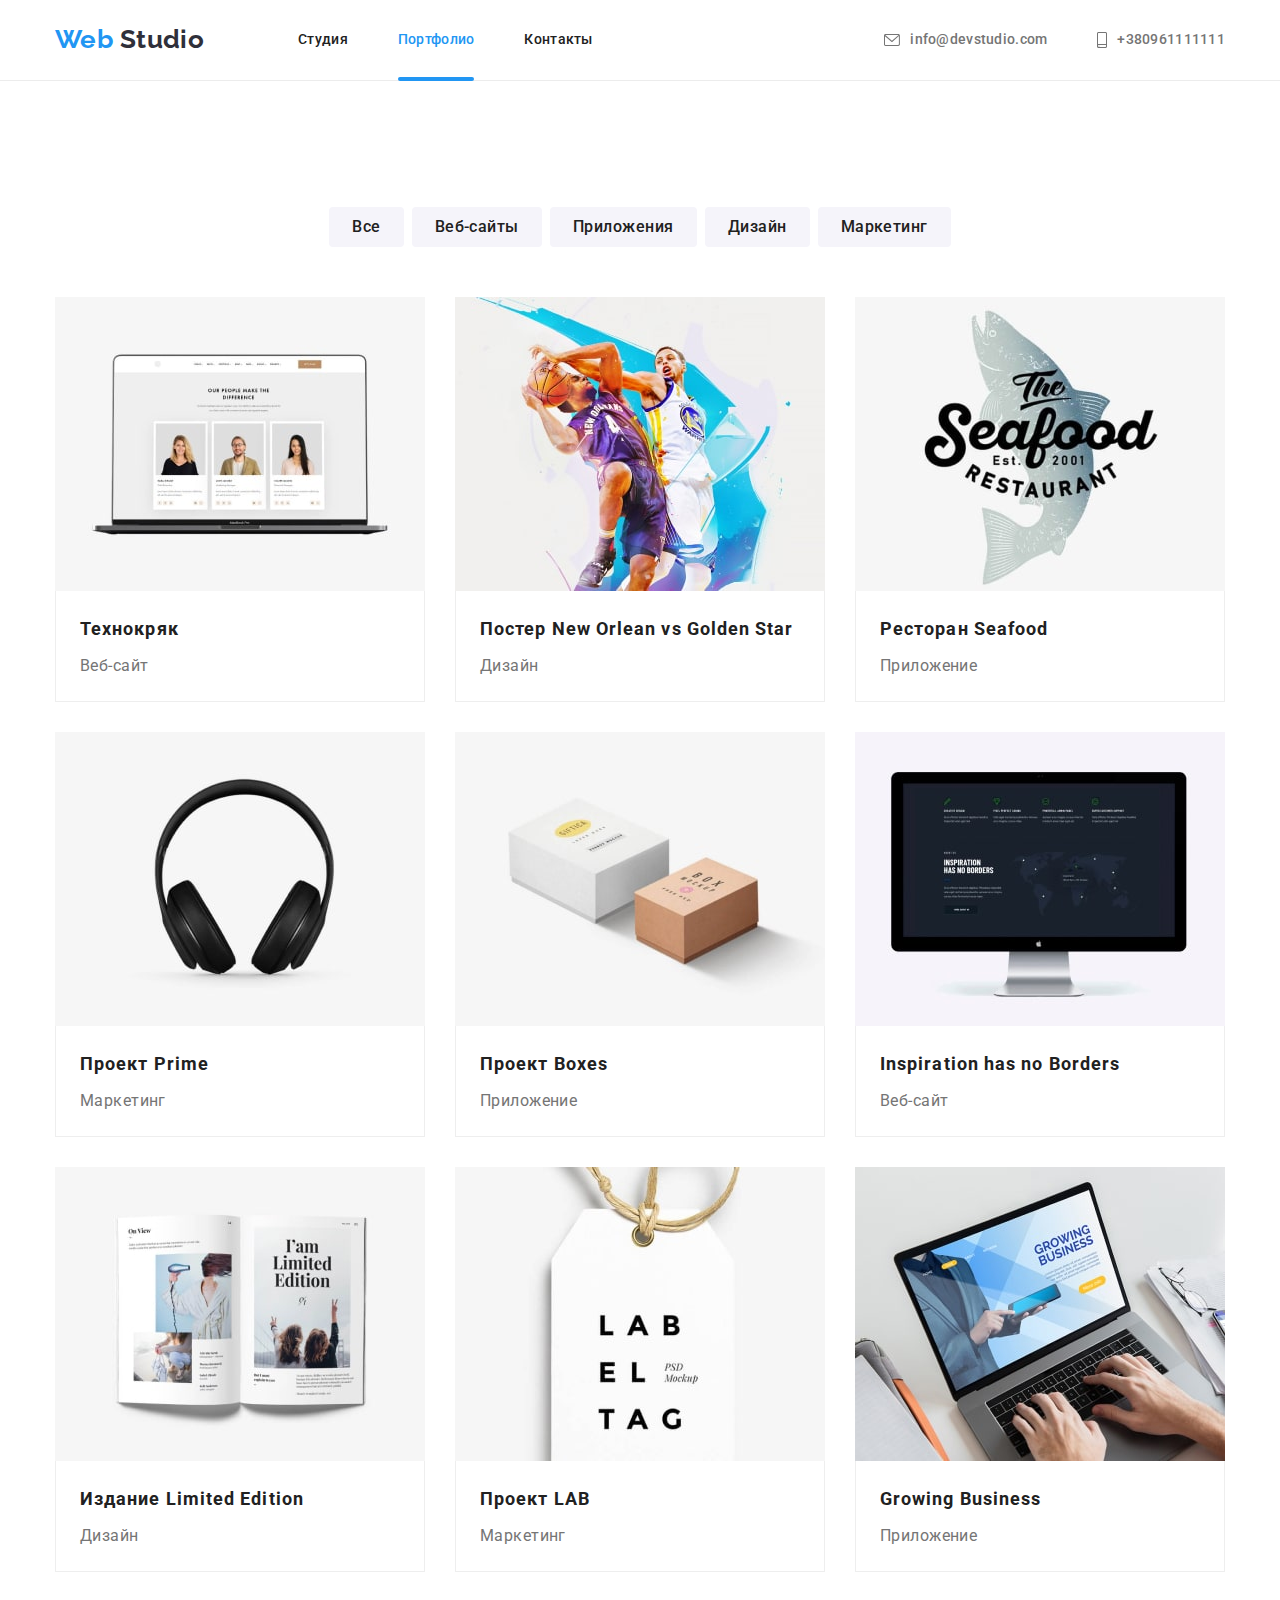
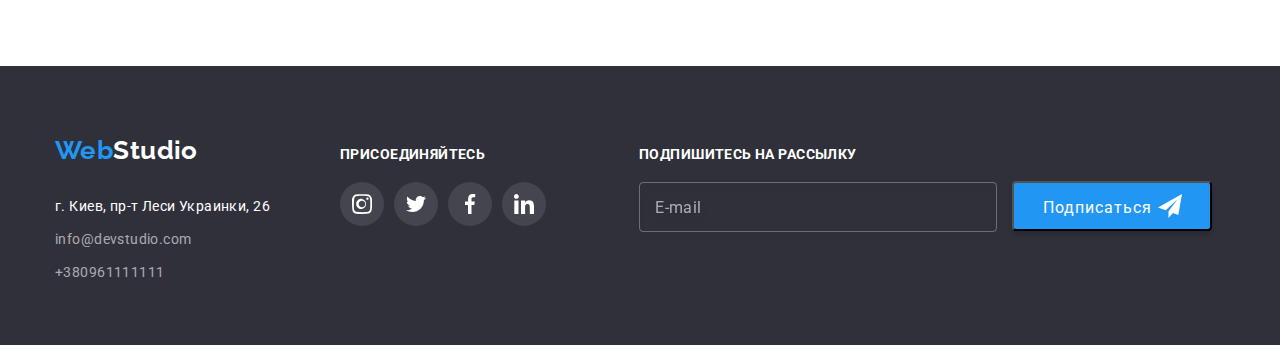
==== portfolio.html @ 17b985ec "Initial commit" ====
<!DOCTYPE html>
<html lang="ru">
<head>
  <meta charset="UTF-8">
  <meta http-equiv="X-UA-Compatible" content="IE=edge">
  <meta name="viewport" content="width=device-width, initial-scale=1.0">
  <title>Портфолио</title>
  <link rel="preconnect" href="https://fonts.googleapis.com">
  <link rel="preconnect" href="https://fonts.gstatic.com" crossorigin>
  <link href="https://fonts.googleapis.com/css2?family=Raleway:wght@700&family=Roboto:wght@400;500;700;900&display=swap" rel="stylesheet">
  <link rel="stylesheet" href="https://cdnjs.cloudflare.com/ajax/libs/modern-normalize/1.1.0/modern-normalize.min.css">
  <link rel="stylesheet" href="./css/style.css">
</head>
<body>
  <header class="header">
    <div class="container">
      <nav class="nav">
        <a class="logohead" href="/">
          <span class="webhead">Web</span>
          <span class="studiohead">Studio</span>
        </a>
        <ul class="main-navigation">
          <li class="nav-list">
            <a class="nav-item" href="./index.html">Студия</a>
          </li>
          <li class="nav-list">
            <a class="nav-item current" href="./portfolio.html">Портфолио</a></li>
          <li class="nav-list"><a class="nav-item" href="">Контакты</a></li>
        </ul>
      </nav>
      <ul class="main-contacts">
        <li class="contacts-list">
          <a class="contacts-item" href="mailto:info@devstudio.com">
            <svg class="mail-icon">
              <use href="./images/icons.svg#icon-mail"></use>
            </svg>info@devstudio.com
          </a>
        </li>
        <li class="contacts-list">
          <a class="contacts-item" href="tel:+380961111111">
            <svg class="phone-icon">
              <use href="./images/icons.svg#icon-phone"></use>
            </svg>+380961111111
          </a>
        </li>
      </ul>
    </div>
  </header>
  <main>
    <section class="section main-content">
      <div class="container">
        <h1 class="tittle-port">фильтр страницы портфолио</h1>
        <ul class="btn-list">
          <li class="btn-item" ><button class="btonu" type="button">Все</button></li>
          <li class="btn-item" ><button class="btonu" type="button">Веб-сайты</button></li>
          <li class="btn-item" ><button class="btonu" type="button">Приложения</button></li>
          <li class="btn-item" ><button class="btonu" type="button">Дизайн</button></li>
          <li class="btn-item" ><button class="btonu" type="button">Маркетинг</button></li>
        </ul>
        <h2 hidden>контент</h2>
        <ul class="content-list">
          <li class="content-items">
            <a class="content-links" href="">
              <div class="content-thumb">
                <img class="content-img" src="./images/list-a-min.jpg" alt="фото ноутбука" width="370" height="294">
                <div class="content-txt-thumb">
                  <p class="content-txt">Ресурс предлагает комплексные предложения с разным уровнем функционала и сервисов. Все это позволит посетителю получить исчерпывающие сведения о компании или частном лице.</p>
                </div>
              </div>
              <div class="content-border">
                <h3 class="content-tittle">Технокряк</h3>
                <p class="content-text">Веб-сайт</p>
              </div>
            </a>
          </li>
          <li class="content-items">
            <a class="content-links" href="">
              <div class="content-thumb">
                <img class="content-img" src="./images/list-b-min.jpg" alt="фото постера" width="370" height="294">
                <div class="content-txt-thumb">
                  <p class="content-txt">Ресурс предлагает комплексные предложения с разным уровнем функционала и сервисов. Все это
                  позволит посетителю получить исчерпывающие сведения о компании или частном лице.</p>
                </div>
              </div>
              <div class="content-border">
                <h3 class="content-tittle">Постер New Orlean vs Golden Star</h3>
                <p class="content-text">Дизайн</p>
              </div>
            </a>
          </li>
          <li class="content-items">
            <a class="content-links" href="">
              <div class="content-thumb">
                <img class="content-img" src="./images/list-c-min.jpg" alt="фото ресторана" width="370" height="294">
                <div class="content-txt-thumb">
                  <p class="content-txt">Ресурс предлагает комплексные предложения с разным уровнем функционала и сервисов. Все это позволит посетителю получить исчерпывающие сведения о компании или частном лице.</p>
                </div>
              </div>
              <div class="content-border">
                <h3 class="content-tittle">Ресторан Seafood</h3>
                <p class="content-text">Приложение</p>
              </div>
            </a>
          </li>
          <li class="content-items">
            <a class="content-links" href="">
              <div class="content-thumb">
                <img class="content-img" src="./images/list-d-min.jpg" alt="фото наушников" width="370" height="294">
                <div class="content-txt-thumb">
                  <p class="content-txt">Ресурс предлагает комплексные предложения с разным уровнем функционала и сервисов. Все это позволит посетителю получить исчерпывающие сведения о компании или частном лице.</p>
                </div>
              </div>
              <div class="content-border">
                <h3 class="content-tittle">Проект Prime</h3>
                <p class="content-text">Маркетинг</p>
              </div>
            </a>
          </li>
          <li class="content-items">
            <a class="content-links" href="">
              <div class="content-thumb">
                <img class="content-img" src="./images/list-e-min.jpg" alt="фото коробок" width="370" height="294">
                <div class="content-txt-thumb">
                  <p class="content-txt">Ресурс предлагает комплексные предложения с разным уровнем функционала и сервисов. Все это позволит посетителю получить исчерпывающие сведения о компании или частном лице.</p>
                </div>
              </div>
              <div class="content-border">
                <h3 class="content-tittle">Проект Boxes</h3>
                <p class="content-text">Приложение</p>
              </div>
            </a>
          </li>
          <li class="content-items">
            <a class="content-links" href="">
              <div class="content-thumb">
                <img class="content-img" src="./images/list-f-min.jpg" alt="фото монитора" width="370" height="294">
                <div class="content-txt-thumb">
                  <p class="content-txt">Ресурс предлагает комплексные предложения с разным уровнем функционала и сервисов. Все это позволит посетителю получить исчерпывающие сведения о компании или частном лице.</p>
                </div>
              </div>
              <div class="content-border">
                <h3 class="content-tittle">Inspiration has no Borders</h3>
                <p class="content-text">Веб-сайт</p>
              </div>
            </a>
          </li>
          <li class="content-items">
            <a class="content-links" href="">
              <div class="content-thumb">
                <img class="content-img" src="./images/list-g-min.jpg" alt="фото книги" width="370" height="294">
                <div class="content-txt-thumb">
                  <p class="content-txt">Ресурс предлагает комплексные предложения с разным уровнем функционала и сервисов. Все это позволит посетителю получить исчерпывающие сведения о компании или частном лице.</p>
                </div>
              </div>
              <div class="content-border">
                <h3 class="content-tittle">Издание Limited Edition</h3>
                <p class="content-text">Дизайн</p>
              </div>
            </a>
          </li>
          <li class="content-items">
            <a class="content-links" href="">
              <div class="content-thumb">
                <img class="content-img" src="./images/list-h-min.jpg" alt="фото проекта" width="370" height="294">
                <div class="content-txt-thumb">
                  <p class="content-txt">Ресурс предлагает комплексные предложения с разным уровнем функционала и сервисов. Все это позволит посетителю получить исчерпывающие сведения о компании или частном лице.</p>
                </div>
              </div>
              <div class="content-border">
                <h3 class="content-tittle">Проект LAB</h3>
                <p class="content-text">Маркетинг</p>
              </div>
            </a>
          </li>
          <li class="content-items">
            <a class="content-links" href="">
              <div class="content-thumb">
                <img class="content-img" src="./images/list-i-min.jpg" alt="фото работы за ноутбуком" width="370" height="294">
                <div class="content-txt-thumb">
                  <p class="content-txt">Ресурс предлагает комплексные предложения с разным уровнем функционала и сервисов. Все это позволит посетителю получить исчерпывающие сведения о компании или частном лице.</p>
                </div>
              </div>
              <div class="content-border">
                <h3 class="content-tittle">Growing Business</h3>
                <p class="content-text">Приложение</p>
              </div>
            </a>
          </li>
        </ul>
      </div>
    </section>
  </main>
  <footer class="footer">
    <div class="container ftr">
      <div class="footer_flex-container">
        <div class="footer_flex-item">
          <a class="logo-footer" href="/"><span class="webfooter">Web</span><span class="studiofooter">Studio</span></a>
          <address>
            <ul class="contacts-footer">
              <li class="links-footer">
                <a class="adres-footer"
                  href="https://www.google.com/maps/place/%D0%B1%D1%83%D0%BB.+%D0%9B%D0%B5%D1%81%D0%B8+%D0%A3%D0%BA%D1%80%D0%B0%D0%B8%D0%BD%D0%BA%D0%B8,+26,+%D0%9A%D0%B8%D0%B5%D0%B2,+02000/@50.4265841,30.5361971,17z/data=!3m1!4b1!4m5!3m4!1s0x40d4cf0e033ecbe9:0x57a4dffefec77da0!8m2!3d50.4265807!4d30.5383858"
                  target="_blank" rel="noopener noreferrer">г. Киев, пр-т Леси Украинки, 26
                </a>
              </li>
              <li class="links-footer mail">
                <a class="link-clr" href="mailto:info@devstudio.com">info@devstudio.com</a>
              </li>
              <li class="links-footer tel">
                <a class="link-clr" href="tel:+380961111111">+380961111111</a></li>
            </ul>
          </address>
        </div>
        <div class="footer_flex-item">
          <h2 class="footer_socials-tittle">Присоединяйтесь</h2>
          <ul class="footer_socials-list">
            <li class="footer_socials-item">
              <a class="footer_socials-link" href="https://www.instagram.com" target="_blank">
                <svg class="footer_socials_icon">
                  <use href="./images/icons.svg#icon-instagram"></use>
                </svg>
              </a>
            </li>
            <li class="footer_socials-item">
              <a class="footer_socials-link" href="https://twitter.com" target="_blank">
                <svg class="footer_socials_icon">
                  <use href="./images/icons.svg#icon-twitter"></use>
                </svg>
              </a>
            </li>
            <li class="footer_socials-item">
              <a class="footer_socials-link" href="https://www.facebook.com" target="_blank">
                <svg class="footer_socials_icon">
                  <use href="./images/icons.svg#icon-facebook"></use>
                </svg>
              </a>
            </li>
            <li class="footer_socials-item">
              <a class="footer_socials-link" href="https://www.linkedin.com" target="_blank">
                <svg class="footer_socials_icon">
                  <use href="./images/icons.svg#icon-linkedin"></use>
                </svg>
              </a>
            </li>
          </ul>
        </div>
        <form class="footer-subscribe">
          <h2 class="footer-subscribe-tittle">Подпишитесь на рассылку</h2>
          <label class="footer-subscribe-field">
            <input type="email" class="footer-subscribe-input" name="email" placeholder="E-mail">
          </label>
          <button type="submit" class="footer-subscribe-btn btn">Подписаться
            <svg class="footer-subscribe-icon">
              <use href="./images/icons.svg#send"></use>
            </svg>
          </button>
        </form>
      </div>
    </div>
  </footer>
</body>
</html>
---- css/style.css ----
body {
  font-family: var(--main-font);
  font-size: var(--main-font-sz);
  text-decoration: var(--main-text-decor);
  line-height: var(--main-line-hght);
  letter-spacing: var(--main-leter-spacing);
  font-weight: var(--main-font-weight);
  color: var(--main-txt-clr);
  
}


/* font-weight: 400; то же самое что и normal
font-weight: bold; то же самое что и 700 */

:root {
  --main-font: Roboto, sans-serif;
  --secondary-font: Raleway, sans-serif;

  --main-font-sz: 14px;
  --secondary-font-sz: 16px;
  --primary-font-sz: 36px;
  --fourth-font-sz: 18px;

  --main-font-weight: 500;
  --secondary-font-weight: 700;
  --primary-font-weight: 400;

  --main-leter-spacing: 0.03em;
  --secondary-leter-spacing: 0.02em;
  --primary-leter-spacing: 0.06em;

  --main-txt-clr: #212121;
  --secondary-txt-clr: #757575;
  --primary-txt-clr: #2196f3;
  --color-rdba: rgba(255, 255, 255, 0.6);
  --fill-color:#afb1b8;

  --main-line-hght: 1.14;
  --secondary-line-hght: 1.17;
  --primary-line-hght: 1.71;
  --fourth-line-hght: 1.19;

  --main-link-clr: #ffffff;
  --secondary-link-clr: #2f303a;

  --main-text-decor: none;
  --project-border-color: #EEEEEE;

  --transition: 250ms cubic-bezier(0.4, 0, 0.2, 1);
}

h1, h2, h3, p, ul, li {
  margin: 0;
  padding: 0;
}

.container {
  max-width: 1200px;
  margin: 0 auto;
  padding-left: 15px;
  padding-right: 15px;
}
.section {
  padding: 94px 0;
}

.btn-list, .peculiarities-list, .work-list, .team-list {
  display: flex;
}


/* студия */
/* оформление логотипа */
.logohead,
.logo-footer {
  font-family: var(--secondary-font);
  font-weight: var(--secondary-font-weight);
  font-size: 26px;
  line-height: 1.91;
  text-decoration: none;
  outline: none;
}
.webhead,
.webfooter {
  color: var(--primary-txt-clr);
}
.studiohead {
  color: var(--secondary-link-clr);
}
.studiofooter {
  color: var(--main-link-clr);
}
.main-navigation {
  letter-spacing: var(--secondary-leter-spacing);

  display: flex;
  margin-left: 94px;

  user-select: none;
}
.nav-item:hover,
.nav-item:focus {
  color: var(--primary-txt-clr);
  
}
.nav-item {
  color: var(--main-txt-clr);
  text-decoration: var(--main-text-decor);
  display: block;
  padding-top: 32px;
  padding-bottom: 32px;

  transition:color var(--transition);
  outline: none;
}
.nav-list {position: relative;}

.nav-item::after {
  position: absolute;
  bottom: -1px;
  right: 0;
  content: '';
  display: inline-flex;
  width: 100%;
  height: 4px;
  background-color: #2196f3;
  border-radius: 2px;
  transform: scale(0);
  opacity: 0;
  transition: transform var(--transition),
  opacity var(--transition);
    
}

.nav-item:hover::after,
.nav-item:focus::after,
.nav-item.current {
  color: #2196f3;
}
.current::after {
  transform: scale(1);
  opacity: 1;
}


.contacts-item:hover,
.contacts-item:focus {
  color: var(--primary-txt-clr);
  fill: var(--primary-txt-clr);
}
.contacts-item {
  color: var(--secondary-txt-clr);
  text-decoration: var(--main-text-decor);
  display: block;
  padding-top: 32px;
  padding-bottom: 32px;

  transition: color var(--transition);
  outline: none;
}
.main-contacts {
  letter-spacing: var(--secondary-leter-spacing);
  color: var(--secondary-txt-clr);
  margin-left: auto;
  display: flex;
}
.header {

  border-bottom: 1px solid #ECECEC;;
}
.header > .container {
  display: flex;
}
.nav {
  display: flex;
  align-items: center;
}
.nav-list:not(:last-child),
.contacts-list:not(:last-child) {
  margin-right: 50px;
}

.mail-icon {
  height: 12px;
  width: 16px;
  margin-right: 10px;
  fill: currentColor;
}
.phone-icon {
  height: 16px;
  width: 10px;
  margin-right: 10px;
  fill: currentColor;
}

.contacts-item {
  display: inline-flex;
  align-items: center;
  padding-top: 32px;
  padding-bottom: 32px;
}



/* <!--<Уникальный контент страницы>--> */
/* БАННЕР */

.banner {
  background-color: var(--secondary-link-clr);
  text-align: center;

  padding: 200px 0;
}

.overlay {
  max-width: 1600px;
  margin-right: auto;
  margin-left: auto;
  background-color: #C4C4C4;;
  background-image: linear-gradient(to right, rgba(47, 48, 58, 0.4),rgba(47, 48, 58, 0.4)), url(../images/background.jpg);
}

.banner-tittle {
  line-height: 1.36;
  font-family: Roboto;
  font-style: normal;
  font-weight: 900;
  font-size: 44px;
  text-align: center;
  letter-spacing: 0.06em;
  text-transform: uppercase;

  color: #FFFFFF;

  margin-bottom: 30px;
  max-width: 696px;
  margin-left: auto;
  margin-right: auto;

  user-select: none;
}

.banner-button {
  font-weight: var(--secondary-font-weight);
  font-size: var(--secondary-font-sz);
  line-height: 1.87;
  align-items: center;
  text-align: center;
  letter-spacing: var(--primary-leter-spacing);
  color: var(--main-link-clr);
  background: var(--primary-txt-clr);
  box-shadow: 0px 4px 4px rgba(0, 0, 0, 0.15);
  border-radius: 4px;
  min-width: 200px;
  height: 50px;
  left: 700px;
  top: 430px;

  padding: 10px 32px;

  user-select: none;
  outline: none;
}

.modal {
  position: absolute;
  top: 50%;
  left: 50%;
  transform: translate(-50%,
  -50%);
  transition: 250ms ease-in;
  opacity: 1;
  height: 581px;
  width: 528px;
  padding-top: 40px;

  background-color: #FFFFFF;
  border-radius: 4px;
}

.backdrop {
  position: fixed;

  top: 0;
  left: 0;
 
  width: 100%;
  height: 100%;
     
  background: rgba(0, 0, 0, 0.2);
  z-index: 3;
  transition: opacity var(--transition);
  opacity: 1;
}
.backdrop.is-hidden .modal {
  transform: translate(-50%, -50%);
  transition: 250ms ease-in;
}
.backdrop.is-hidden {
  opacity: 0;
  pointer-events: none;
}
/* не працює основний колір свн іконки */
/* .button-close {
  position: fixed;
  top: 8px;
  right: 8px;

  width: 30px;
  height: 30px;

  background-color: #fff;
  
  border: 1px solid rgba(0, 0, 0, 0.1);
  border-radius: 50%;
  cursor: pointer;
}
.img-close-btn {
  height: 18px;
  width: 18px;
  fill: black;
} */


.button-close {
  position: fixed;
  top: 8px;
  right: 8px;
  background-image: url(../images/Vector-1.svg);
  background-color: #fff;
  background-repeat: no-repeat;
  background-position: center;
  border-color: rgba(0, 0, 0, 0.1);
  border-radius: 16px;
  cursor: pointer;
  width: 30px;
  height: 30px;
}
.button-close:hover,
.button-close:focus {
  background-image: url(../images/vector.svg);
}

.modal-tittle {
  font-style: normal;
  font-weight: 700;
  font-size: 20px;
  line-height: 1.15;
  text-align: center;
  letter-spacing: 0.03em;
  
  color: #212121;
}
.form-field {
  position: relative;

  display: flex;
  flex-direction: column;
 
  margin-left: 40px;
  margin-right: 40px;
}
.form-field input {
  margin: 0;
  padding-left: 42px;;
  height: 40px;
  outline: none;
  border: 1px solid rgba(33, 33, 33, 0.2);
  box-sizing: border-box;
  border-radius: 4px;
  transition: color var(--transition);
}
.form-field input::placeholder {
  font-style: normal;
  font-weight: 400;
  font-size: 12px;
  line-height: 1.16;
  letter-spacing: 0.01em;

  color: rgba(117, 117, 117, 0.5);
}


.form-field input:hover,
.form-field input:focus {
  border-color: #2196f3;
  cursor: pointer;
}

.form-field input:hover + .modal-icon svg,
.form-field input:focus + .modal-icon svg {
  border-color: #2196f3;
  fill: #2196F3;
  cursor: pointer;
}

.form-field textarea:hover, .form-field textarea:focus {
  border-color: #2196f3;
  cursor: pointer;
}



.label-tittle {
  font-style: normal;
  font-weight: 400;
  font-size: 12px;
  line-height: 1.17;
  letter-spacing: 0.01em;
  color: #757575;
  text-align: left;
  margin-top: 10px;
  margin-bottom: 4px;
}
.label-tittle.name {
  margin-top: 12px;
}

.label-checkbox {
  display: flex;
  align-items: center;

  margin-top: 20px;
  margin-left: 13px;

  font-style: normal;
  font-weight: 400;
  font-size: 14px;
  line-height: 1.71;
  
  letter-spacing: 0.03em;
  
  color: #757575;
}
.icon {
  display: inline-block;
  border: 2px solid #212121;
  width: 16px;
  height: 15px;
  border-radius: 4px;
  margin-right: 7px;
}
.checkbox {
  position: absolute;
  width: 1px;
  height: 1px;
  margin: -1px;
  border: 0;
  padding: 0;
  clip: rect(0 0 0 0);
  overflow: hidden;
}

.checkbox:checked + .icon {
  background-color: #2196F3;
  border-color: #2196f3;
  background-image: url(../images/check2.svg);
  background-size: contain;
  background-origin: border-box;
}

.checkbox-link {
  text-decoration:none;
  color: #2196f3;
  text-decoration: underline;
  margin-left: 4px;
}

.modal-icon {
  position: absolute;
  top: 43px;
  left: 14px;

  display: inline-block;
}
.modal-icon svg {
  width: 15px;
  height: 13px;
  fill: #212121;
}

.modal-icon.phone {
  width: 13px;
  height: 13px;
}
.modal-icon.mail {
  width: 15px;
  height: 12px;
}

textarea {
  resize: none;
  border: 1px solid rgba(33, 33, 33, 0.2);
  box-sizing: border-box;
  border-radius: 4px;
  padding: 12px 16px;
  width: 448px;
  height: 120px;
  outline: none;
}

.form-button {
  /* position: absolute; */
  width: 200px;
  height: 50px;
  left: 164px;
  /* bottom: 0;   */
  background: #2196F3;
  border-radius: 4px;
  border: 1px solid transparent;

  font-style: normal;
  font-weight: 700;
  font-size: 16px;
  line-height: 1.87;

  margin-top: 30px;
  /* margin-bottom: 40px; */
  
  align-items: center;
  text-align: center;
  letter-spacing: 0.06em;
    
  color: #FFFFFF;
}
.form-button:hover {
  cursor: pointer;
  box-shadow: 0px 4px 4px rgba(0, 0, 0, 0.15);
}




/* ОСОБЕННОСТИ */
.peculiarities-maintittle {
  visibility: hidden;
}
.peculiarities h3 {
  font-weight: var(--secondary-font-weight);
  font-size: var(--main-font-sz);
  text-transform: uppercase;
  margin-top: 30px;
  margin-bottom: 10px;
}

.peculiarities p {
  font-weight: var(--primary-font-weight);
  line-height: var(--primary-line-hght);
  color: var(--secondary-txt-clr);
  margin-bottom: 0px;
}
.peculiarities-list,
.work-list,
.team-list,
.contacts-footer,
.btn-item,
.content-list,
.main-navigation,
.main-contacts {
  list-style: none;
}
.peculiarities-items:not(:last-child), .work-items:not(:last-child), .team-items:not(:last-child) {
  margin-right: 30px;
}

.peculiarities-icons {
  height: 120px;
  width: 270px;
  display: inline-flex;
  align-items: center;
  justify-content: center;
  background-color: #F5F4FA;
}
.peculiarities-icon {
  height: 70px;
  width: 70px;
}

/* .antena {
  height: 70px;
  width: 65px;
}
.clock {
  height: 70px;
  width: 67px;
}
.comp {
  height: 54px;
  width: 70px;
}
.cosm {
  height: 67px;
  width: 70px;
} */

.peculiarities-text {
  max-width: 270px;
}
.peculiarities { 
  padding-bottom: 0;
}
.peculiarities-list, .work-list, .team-list {
  justify-content: space-around;
}



/* Блок Чем мы занимаемся */
.wrk {
  padding-top: 0;
}
.work h2 {
  font-weight: var(--secondary-font-weight);
  font-size: var(--primary-font-sz);
  line-height: var(--secondary-line-hght);
  margin-bottom: 50px;
  text-align: center;
}
.work-tittle,
.team-maintittle, .clients_tittle {
  font-size: var(--primary-font-sz);
  line-height: var(--secondary-line-hght);
  font-weight: var(--secondary-font-weight);
  text-align: center;
}
.work-thumb {position: relative;
  width: 100%;
  height: 294px;
  z-index: 1;
}
.work-thumb img {
  display: block;
}
.work-img-thumb {position: absolute;
  width: 100%;
  height: 70px;
  background: rgba(47, 48, 58, 0.8);
  bottom: 0;}

.work-txt-thumb {
  font-style: normal;
  font-weight: 700;
  font-size: 14px;
  line-height: 1.14;
  text-align: center;
  letter-spacing: 0.03em;
  text-transform: uppercase;

  color: #FFFFFF;

  padding-top: 27px;
  align-items: center;

  user-select: none;
}




/* Блок Наша команда */
.team h2 {
  font-weight: var(--secondary-font-weight);
  font-size: var(--primary-font-sz);
  line-height: var(--secondary-line-hght);
  text-align: center;

  margin-bottom: 50px;
}
.team h3 {
  font-size: var(--secondary-font-sz);
  line-height: var(--fourth-line-hght);
  text-align: center;
  font-weight: 500;

  margin-bottom: 10px;
}
.team p {
  font-weight: var(--primary-font-weight);
  font-size: var(--secondary-font-sz);
  line-height: var(--fourth-line-hght);
  color: var(--secondary-txt-clr);
  text-align: center;
}
.team-items {

  box-shadow: 0px 1px 3px rgba(0, 0, 0, 0.12), 0px 1px 1px rgba(0, 0, 0, 0.14),
  0px 2px 1px rgba(0, 0, 0, 0.2);
  border-radius: 0px 0px 4px 4px;
  background-color: #ffffff;}

.team {
  background-color: #F5F4FA;
}
.team-img {

  display: block;
}
.team-position {
  padding-top: 30px;
  padding-bottom: 16px;
}
.team-links {
  display: flex;
  justify-content: center;
  gap: 10px;
  list-style: none;
  margin-bottom: 30px;

}


.team-link:hover,
.team-link:focus {
  fill: var(--main-link-clr);
  background-color: var(--primary-txt-clr);
}

.team-link {
  display: inline-flex;
  justify-content: center;
  align-items: center;
  width: 44px;
  height: 44px;
  fill: var(--fill-color);
  background-color: #ffffff;
  border-radius: 50%;

  transition: fill var(--transition),
  background-color var(--transition);
  outline: none;
}

.team-link-icon {
  width: 20px;
  height: 20px;
}


.clients_list {
  display: flex;
  justify-content: center;
  gap: 30px;
  list-style: none;
}
.clients_link {
  display: inline-flex;
  justify-content: center;
  align-items: center;
  width: 170px;
  height: 92px;
  fill: var(--fill-color);
  border: 1px solid #afb1b8;
  border-radius: 4px;

  transition: fill var(--transition),
  border-color var(--transition);
  outline: none;
}
.clients_link:hover,
.clients_link:focus {
  border-color: var(--primary-txt-clr);
  fill: var(--primary-txt-clr);
}
.clients_icon {
  width: 106px;
  height: 60px;
}

.clients_tittle {
  margin-bottom: 50px;
}


/* ФУТЕР */
.logo-footer {
  display: inline-block;
  margin-bottom: 20px;
  outline: none;
}
.adres-footer {
  font-weight: var(--primary-font-weight);
  font-size: var(--main-font-sz);
  line-height: var(--primary-line-hght);
  color: var(--main-link-clr);
  font-style: normal;
  text-decoration: var(--main-text-decor);

  margin-bottom: 9px;
  outline: none;
}
.links-footer {
  font-weight: var(--primary-font-weight);
  font-size: var(--main-font-sz);
  line-height: var(--primary-line-hght);
  color: var(--color-rdba);
  
}

.links-footer:not(:last-child) {
  margin-bottom: 9px;
}

.footer {
  background-color: var(--secondary-link-clr);
  padding-bottom: 60px;
  padding-top: 60px;

  user-select: none;
}

.link-clr {
  font-style: normal;
  font-weight: var(--primary-font-weight);
  line-height: var(--primary-line-hght);
  color: var(--color-rdba);
  text-decoration: var(--main-text-decor);
  outline: none;
}

.footer_socials-list {
  display: flex;
  justify-content: center;
  gap: 10px;
  list-style: none;
}
.footer_socials-link {
  fill: var(--main-link-clr);
  background-color: rgba(255, 255, 255, 0.1);
  display: inline-flex;
  justify-content: center;
  align-items: center;
  width: 44px;
  height: 44px;
  border-radius: 50%;

  transition: fill var(--transition),
  background-color var(--transition);
  outline: none;
}

.footer_socials-tittle {
  margin-bottom: 20px;
  font-weight: 700;
  font-size: 14px;
  line-height: 1.14;
  letter-spacing: 0.03em;
  text-transform: uppercase;
  color: var(--main-link-clr);
}

.footer_socials_icon {
  width: 20px;
  height: 20px;
}
.footer_socials-link:hover,
.footer_socials-link:focus {
  color: var(--main-link-clr);
  background-color: var(--primary-txt-clr);
}

.footer_flex-container {
  display: flex;
  align-items: baseline;
}
.footer_flex-item:nth-child(1) {
  margin-right: 70px;
}

.footer-subscribe {
  margin-left: 93px;
}

.footer-subscribe-tittle {
  font-style: normal;
  font-weight: 700;
  font-size: 14px;
  line-height: 1.14;
  letter-spacing: 0.03em;
  text-transform: uppercase;

  color: #FFFFFF;
}

.footer-subscribe-field {
  display: inline-block;
  margin-top: 20px;
}

.footer-subscribe-input {
  width: 358px;
  height: 50px;
  padding: 16px 15px;

  font-size: 16px;
  line-height: 1.25;
  letter-spacing: 0.03em;

  border: 1px solid rgba(255, 255, 255, 0.3);
  filter: drop-shadow(0px 4px 4px rgba(0, 0, 0, 0.15));
  border-radius: 4px;
  background-color: transparent;
  color: #fff;
  outline: none;
}

.footer-subscribe-input::placeholder {
  color: rgba(255, 255, 255, 0.6);
}

.footer-subscribe-btn {
  position: relative;
  margin-left: 12px;

  padding: 10px 29px;
  padding-right: 62px;

  width: 200px;
  height: 50px;
  font-size: 16px;
  line-height: 1.88;

  letter-spacing: 0.06em;

  color: #ffffff;
  background-color: #2196f3;
  box-shadow: 0px 4px 4px rgba(0, 0, 0, 0.15);
  border-radius: 4px;
}

.footer-subscribe-icon {
  position: absolute;
  right: 28px;
  top: 50%;
  transform: translatey(-50%);

  width: 24px;
  height: 24px;

  fill: #ececec;
}









/* ПОРТФОЛИО */

.tittle-port {
  visibility: hidden;
}
.btonu:hover,
.btonu:focus {
  background-color: var(--primary-txt-clr);
  color: var(--main-link-clr);
  box-shadow: 0px 3px 1px rgba(0, 0, 0, 0.1), 0px 1px 2px rgba(0, 0, 0, 0.08),
  0px 2px 2px rgba(0, 0, 0, 0.12);
}

.btonu {
  font-family: Roboto;
  font-style: normal;
  font-weight: 500;
  font-size: 16px;
  line-height: 1.62;
  text-align: center;
  letter-spacing: 0.03em;
  color:var(--main-txt-clr);
  background: #F5F4FA;
  border-radius: 4px;
  border: 1px solid transparent;
    
  padding: 6px 22px;

  user-select: none;

  transition: color var(--transition),
  background-color var(--transition),
  box-shadow var(--transition);
  outline: none;
}
.btn-list {
  justify-content: center;
  margin-bottom: 50px;
}
.btn-item:not(:last-child) {
  margin-right: 8px;
}

.content-tittle {
  font-weight: var(--secondary-font-weight);
  font-size: var(--fourth-font-sz);
  line-height: 2;
  letter-spacing: var(--primary-leter-spacing);
  color: var(--main-txt-clr);

  margin-bottom: 4px;
}
 
.content-text {
  font-weight: var(--primary-font-weight);
  font-size: var(--secondary-font-sz);
  line-height: 1.87;
  color: var(--secondary-txt-clr);
}

.content-links {
  text-decoration: var(--main-text-decor);
  display: inline-block;

  transition: box-shadow var(--transition);
  outline: none;
}

.content-img {
  display: block;
}

.content-list {
  display: flex;
  flex-wrap: wrap;
  gap: 30px;
}

.content-border {
  padding: 20px 24px;
  border-right: 1px solid var(--project-border-color);
  border-bottom: 1px solid var(--project-border-color);
  border-left: 1px solid var(--project-border-color);
}
.content-links:hover, .content-items:focus {box-shadow: 0px 1px 1px rgba(0, 0, 0, 0.12), 0px 4px 4px rgba(0, 0, 0, 0.06), 1px 4px 6px rgba(0, 0, 0, 0.16);
}

.content-links:hover .content-txt-thumb,
.content-links:focus .content-txt-thumb {
  transform: translateY(-100%)
}

.content-thumb {
  position: relative;
  overflow: hidden;
}

.content-txt-thumb {
  position: absolute;

  height: 294px;
  padding: 63px 24px;

  background-color: rgba(33, 150, 243, 0.9);

  transform: translateY(0);
  transition: transform var(--transition);
}
.content-txt {
  font-size: 18px;
  line-height: 1.56;
  letter-spacing: 0.03em;
  color: var(--main-link-clr);
}
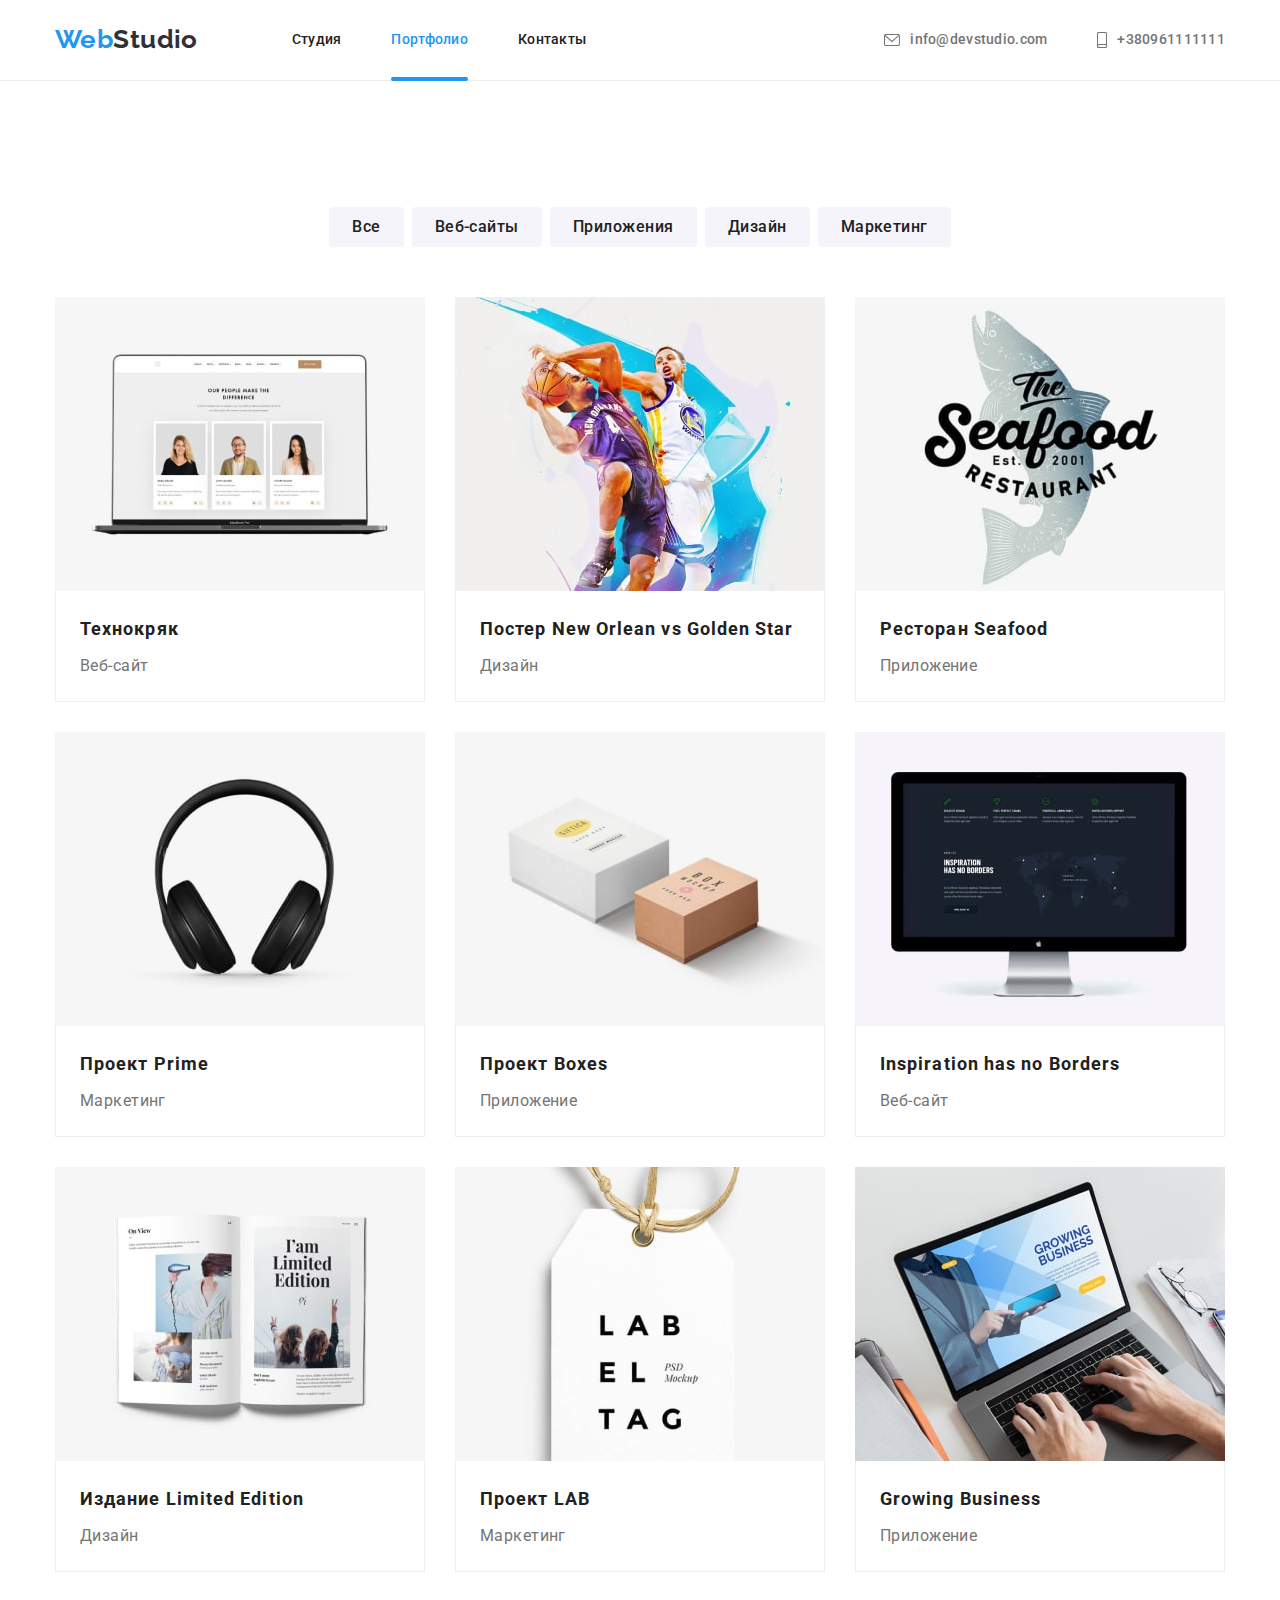
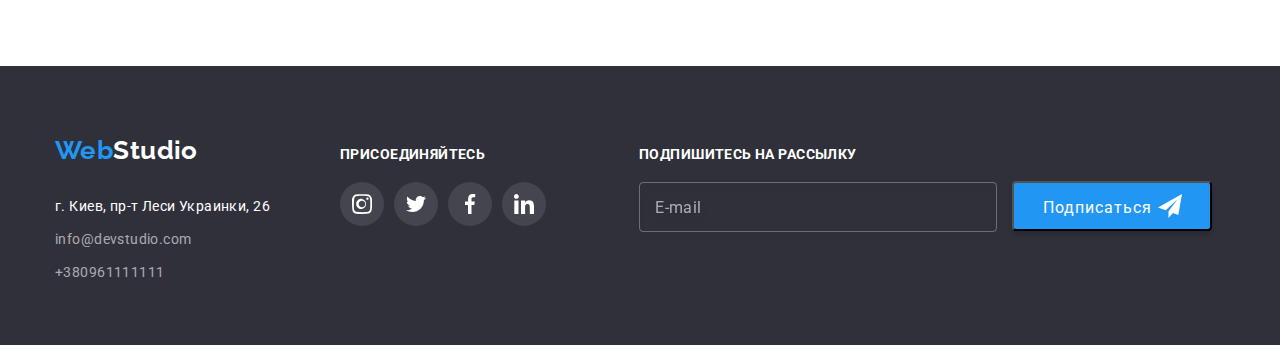
==== commit 550e6447: "починає 7 дз" ====
--- a/portfolio.html
+++ b/portfolio.html
@@ -14,30 +14,29 @@
 <body>
   <header class="header">
     <div class="container">
-      <nav class="nav">
-        <a class="logohead" href="/">
-          <span class="webhead">Web</span>
-          <span class="studiohead">Studio</span>
+      <nav class="main-navigation">
+        <a class="logo" href="/">
+          <span class="logo__text">Web</span><span class="logo__label">Studio</span>
         </a>
-        <ul class="main-navigation">
-          <li class="nav-list">
-            <a class="nav-item" href="./index.html">Студия</a>
-          </li>
-          <li class="nav-list">
-            <a class="nav-item current" href="./portfolio.html">Портфолио</a></li>
-          <li class="nav-list"><a class="nav-item" href="">Контакты</a></li>
+        <ul class="main-navigation__list">
+          <li class="main-navigation__item">
+            <a class="main-navigation__link" href="./index.html">Студия</a>
+          </li>
+          <li class="main-navigation__item">
+            <a class="main-navigation__link main-navigation__link--current" href="./portfolio.html">Портфолио</a></li>
+          <li class="main-navigation__item"><a class="main-navigation__link" href="">Контакты</a></li>
         </ul>
       </nav>
       <ul class="main-contacts">
-        <li class="contacts-list">
-          <a class="contacts-item" href="mailto:info@devstudio.com">
+        <li class="main-contacts__item">
+          <a class="main-contacts__link" href="mailto:info@devstudio.com">
             <svg class="mail-icon">
               <use href="./images/icons.svg#icon-mail"></use>
             </svg>info@devstudio.com
           </a>
         </li>
-        <li class="contacts-list">
-          <a class="contacts-item" href="tel:+380961111111">
+        <li class="main-contacts__item">
+          <a class="main-contacts__link" href="tel:+380961111111">
             <svg class="phone-icon">
               <use href="./images/icons.svg#icon-phone"></use>
             </svg>+380961111111
@@ -50,138 +49,138 @@
     <section class="section main-content">
       <div class="container">
         <h1 class="tittle-port">фильтр страницы портфолио</h1>
-        <ul class="btn-list">
-          <li class="btn-item" ><button class="btonu" type="button">Все</button></li>
-          <li class="btn-item" ><button class="btonu" type="button">Веб-сайты</button></li>
-          <li class="btn-item" ><button class="btonu" type="button">Приложения</button></li>
-          <li class="btn-item" ><button class="btonu" type="button">Дизайн</button></li>
-          <li class="btn-item" ><button class="btonu" type="button">Маркетинг</button></li>
+        <ul class="menu">
+          <li class="menu__item" ><button class="menu__button" type="button">Все</button></li>
+          <li class="menu__item" ><button class="menu__button" type="button">Веб-сайты</button></li>
+          <li class="menu__item" ><button class="menu__button" type="button">Приложения</button></li>
+          <li class="menu__item" ><button class="menu__button" type="button">Дизайн</button></li>
+          <li class="menu__item" ><button class="menu__button" type="button">Маркетинг</button></li>
         </ul>
         <h2 hidden>контент</h2>
-        <ul class="content-list">
-          <li class="content-items">
-            <a class="content-links" href="">
-              <div class="content-thumb">
-                <img class="content-img" src="./images/list-a-min.jpg" alt="фото ноутбука" width="370" height="294">
-                <div class="content-txt-thumb">
-                  <p class="content-txt">Ресурс предлагает комплексные предложения с разным уровнем функционала и сервисов. Все это позволит посетителю получить исчерпывающие сведения о компании или частном лице.</p>
-                </div>
-              </div>
-              <div class="content-border">
-                <h3 class="content-tittle">Технокряк</h3>
+        <ul class="content">
+          <li class="content__item">
+            <a class="content__link" href="">
+              <div class="content__thumb">
+                <img class="content__image" src="./images/list-a-min.jpg" alt="фото ноутбука" width="370" height="294">
+                <div class="content__popup">
+                  <p class="content__text">Ресурс предлагает комплексные предложения с разным уровнем функционала и сервисов. Все это позволит посетителю получить исчерпывающие сведения о компании или частном лице.</p>
+                </div>
+              </div>
+              <div class="content-border">
+                <h3 class="content__name">Технокряк</h3>
                 <p class="content-text">Веб-сайт</p>
               </div>
             </a>
           </li>
-          <li class="content-items">
-            <a class="content-links" href="">
-              <div class="content-thumb">
-                <img class="content-img" src="./images/list-b-min.jpg" alt="фото постера" width="370" height="294">
-                <div class="content-txt-thumb">
-                  <p class="content-txt">Ресурс предлагает комплексные предложения с разным уровнем функционала и сервисов. Все это
+          <li class="content__item">
+            <a class="content__link" href="">
+              <div class="content__thumb">
+                <img class="content__image" src="./images/list-b-min.jpg" alt="фото постера" width="370" height="294">
+                <div class="content__popup">
+                  <p class="content__text">Ресурс предлагает комплексные предложения с разным уровнем функционала и сервисов. Все это
                   позволит посетителю получить исчерпывающие сведения о компании или частном лице.</p>
                 </div>
               </div>
               <div class="content-border">
-                <h3 class="content-tittle">Постер New Orlean vs Golden Star</h3>
+                <h3 class="content__name">Постер New Orlean vs Golden Star</h3>
                 <p class="content-text">Дизайн</p>
               </div>
             </a>
           </li>
-          <li class="content-items">
-            <a class="content-links" href="">
-              <div class="content-thumb">
-                <img class="content-img" src="./images/list-c-min.jpg" alt="фото ресторана" width="370" height="294">
-                <div class="content-txt-thumb">
-                  <p class="content-txt">Ресурс предлагает комплексные предложения с разным уровнем функционала и сервисов. Все это позволит посетителю получить исчерпывающие сведения о компании или частном лице.</p>
-                </div>
-              </div>
-              <div class="content-border">
-                <h3 class="content-tittle">Ресторан Seafood</h3>
+          <li class="content__item">
+            <a class="content__link" href="">
+              <div class="content__thumb">
+                <img class="content__image" src="./images/list-c-min.jpg" alt="фото ресторана" width="370" height="294">
+                <div class="content__popup">
+                  <p class="content__text">Ресурс предлагает комплексные предложения с разным уровнем функционала и сервисов. Все это позволит посетителю получить исчерпывающие сведения о компании или частном лице.</p>
+                </div>
+              </div>
+              <div class="content-border">
+                <h3 class="content__name">Ресторан Seafood</h3>
                 <p class="content-text">Приложение</p>
               </div>
             </a>
           </li>
-          <li class="content-items">
-            <a class="content-links" href="">
-              <div class="content-thumb">
-                <img class="content-img" src="./images/list-d-min.jpg" alt="фото наушников" width="370" height="294">
-                <div class="content-txt-thumb">
-                  <p class="content-txt">Ресурс предлагает комплексные предложения с разным уровнем функционала и сервисов. Все это позволит посетителю получить исчерпывающие сведения о компании или частном лице.</p>
-                </div>
-              </div>
-              <div class="content-border">
-                <h3 class="content-tittle">Проект Prime</h3>
+          <li class="content__item">
+            <a class="content__link" href="">
+              <div class="content__thumb">
+                <img class="content__image" src="./images/list-d-min.jpg" alt="фото наушников" width="370" height="294">
+                <div class="content__popup">
+                  <p class="content__text">Ресурс предлагает комплексные предложения с разным уровнем функционала и сервисов. Все это позволит посетителю получить исчерпывающие сведения о компании или частном лице.</p>
+                </div>
+              </div>
+              <div class="content-border">
+                <h3 class="content__name">Проект Prime</h3>
                 <p class="content-text">Маркетинг</p>
               </div>
             </a>
           </li>
-          <li class="content-items">
-            <a class="content-links" href="">
-              <div class="content-thumb">
-                <img class="content-img" src="./images/list-e-min.jpg" alt="фото коробок" width="370" height="294">
-                <div class="content-txt-thumb">
-                  <p class="content-txt">Ресурс предлагает комплексные предложения с разным уровнем функционала и сервисов. Все это позволит посетителю получить исчерпывающие сведения о компании или частном лице.</p>
-                </div>
-              </div>
-              <div class="content-border">
-                <h3 class="content-tittle">Проект Boxes</h3>
+          <li class="content__item">
+            <a class="content__link" href="">
+              <div class="content__thumb">
+                <img class="content__image" src="./images/list-e-min.jpg" alt="фото коробок" width="370" height="294">
+                <div class="content__popup">
+                  <p class="content__text">Ресурс предлагает комплексные предложения с разным уровнем функционала и сервисов. Все это позволит посетителю получить исчерпывающие сведения о компании или частном лице.</p>
+                </div>
+              </div>
+              <div class="content-border">
+                <h3 class="content__name">Проект Boxes</h3>
                 <p class="content-text">Приложение</p>
               </div>
             </a>
           </li>
-          <li class="content-items">
-            <a class="content-links" href="">
-              <div class="content-thumb">
-                <img class="content-img" src="./images/list-f-min.jpg" alt="фото монитора" width="370" height="294">
-                <div class="content-txt-thumb">
-                  <p class="content-txt">Ресурс предлагает комплексные предложения с разным уровнем функционала и сервисов. Все это позволит посетителю получить исчерпывающие сведения о компании или частном лице.</p>
-                </div>
-              </div>
-              <div class="content-border">
-                <h3 class="content-tittle">Inspiration has no Borders</h3>
+          <li class="content__item">
+            <a class="content__link" href="">
+              <div class="content__thumb">
+                <img class="content__image" src="./images/list-f-min.jpg" alt="фото монитора" width="370" height="294">
+                <div class="content__popup">
+                  <p class="content__text">Ресурс предлагает комплексные предложения с разным уровнем функционала и сервисов. Все это позволит посетителю получить исчерпывающие сведения о компании или частном лице.</p>
+                </div>
+              </div>
+              <div class="content-border">
+                <h3 class="content__name">Inspiration has no Borders</h3>
                 <p class="content-text">Веб-сайт</p>
               </div>
             </a>
           </li>
-          <li class="content-items">
-            <a class="content-links" href="">
-              <div class="content-thumb">
-                <img class="content-img" src="./images/list-g-min.jpg" alt="фото книги" width="370" height="294">
-                <div class="content-txt-thumb">
-                  <p class="content-txt">Ресурс предлагает комплексные предложения с разным уровнем функционала и сервисов. Все это позволит посетителю получить исчерпывающие сведения о компании или частном лице.</p>
-                </div>
-              </div>
-              <div class="content-border">
-                <h3 class="content-tittle">Издание Limited Edition</h3>
+          <li class="content__item">
+            <a class="content__link" href="">
+              <div class="content__thumb">
+                <img class="content__image" src="./images/list-g-min.jpg" alt="фото книги" width="370" height="294">
+                <div class="content__popup">
+                  <p class="content__text">Ресурс предлагает комплексные предложения с разным уровнем функционала и сервисов. Все это позволит посетителю получить исчерпывающие сведения о компании или частном лице.</p>
+                </div>
+              </div>
+              <div class="content-border">
+                <h3 class="content__name">Издание Limited Edition</h3>
                 <p class="content-text">Дизайн</p>
               </div>
             </a>
           </li>
-          <li class="content-items">
-            <a class="content-links" href="">
-              <div class="content-thumb">
-                <img class="content-img" src="./images/list-h-min.jpg" alt="фото проекта" width="370" height="294">
-                <div class="content-txt-thumb">
-                  <p class="content-txt">Ресурс предлагает комплексные предложения с разным уровнем функционала и сервисов. Все это позволит посетителю получить исчерпывающие сведения о компании или частном лице.</p>
-                </div>
-              </div>
-              <div class="content-border">
-                <h3 class="content-tittle">Проект LAB</h3>
+          <li class="content__item">
+            <a class="content__link" href="">
+              <div class="content__thumb">
+                <img class="content__image" src="./images/list-h-min.jpg" alt="фото проекта" width="370" height="294">
+                <div class="content__popup">
+                  <p class="content__text">Ресурс предлагает комплексные предложения с разным уровнем функционала и сервисов. Все это позволит посетителю получить исчерпывающие сведения о компании или частном лице.</p>
+                </div>
+              </div>
+              <div class="content-border">
+                <h3 class="content__name">Проект LAB</h3>
                 <p class="content-text">Маркетинг</p>
               </div>
             </a>
           </li>
-          <li class="content-items">
-            <a class="content-links" href="">
-              <div class="content-thumb">
-                <img class="content-img" src="./images/list-i-min.jpg" alt="фото работы за ноутбуком" width="370" height="294">
-                <div class="content-txt-thumb">
-                  <p class="content-txt">Ресурс предлагает комплексные предложения с разным уровнем функционала и сервисов. Все это позволит посетителю получить исчерпывающие сведения о компании или частном лице.</p>
-                </div>
-              </div>
-              <div class="content-border">
-                <h3 class="content-tittle">Growing Business</h3>
+          <li class="content__item">
+            <a class="content__link" href="">
+              <div class="content__thumb">
+                <img class="content__image" src="./images/list-i-min.jpg" alt="фото работы за ноутбуком" width="370" height="294">
+                <div class="content__popup">
+                  <p class="content__text">Ресурс предлагает комплексные предложения с разным уровнем функционала и сервисов. Все это позволит посетителю получить исчерпывающие сведения о компании или частном лице.</p>
+                </div>
+              </div>
+              <div class="content-border">
+                <h3 class="content__name">Growing Business</h3>
                 <p class="content-text">Приложение</p>
               </div>
             </a>
--- a/css/style.css
+++ b/css/style.css
@@ -52,7 +52,7 @@
 
 h1, h2, h3, p, ul, li {
   margin: 0;
-  padding: 0;
+  padding: 0; 
 }
 
 .container {
@@ -65,14 +65,14 @@
   padding: 94px 0;
 }
 
-.btn-list, .peculiarities-list, .work-list, .team-list {
+.menu, .peculiarities-list, .work-list, .team-list {
   display: flex;
 }
 
 
 /* студия */
 /* оформление логотипа */
-.logohead,
+.logo,
 .logo-footer {
   font-family: var(--secondary-font);
   font-weight: var(--secondary-font-weight);
@@ -81,17 +81,22 @@
   text-decoration: none;
   outline: none;
 }
-.webhead,
+
+.logo__text,
 .webfooter {
   color: var(--primary-txt-clr);
 }
-.studiohead {
+.logo__label {
   color: var(--secondary-link-clr);
 }
 .studiofooter {
   color: var(--main-link-clr);
 }
-.main-navigation {
+
+
+
+
+.main-navigation__list {
   letter-spacing: var(--secondary-leter-spacing);
 
   display: flex;
@@ -99,12 +104,12 @@
 
   user-select: none;
 }
-.nav-item:hover,
-.nav-item:focus {
+.main-navigation__link:hover,
+.main-navigation__link:focus {
   color: var(--primary-txt-clr);
   
 }
-.nav-item {
+.main-navigation__link {
   color: var(--main-txt-clr);
   text-decoration: var(--main-text-decor);
   display: block;
@@ -114,9 +119,9 @@
   transition:color var(--transition);
   outline: none;
 }
-.nav-list {position: relative;}
-
-.nav-item::after {
+.main-navigation__item {position: relative;}
+
+.main-navigation__link::after {
   position: absolute;
   bottom: -1px;
   right: 0;
@@ -133,23 +138,23 @@
     
 }
 
-.nav-item:hover::after,
-.nav-item:focus::after,
-.nav-item.current {
+.main-navigation__link:hover::after,
+.main-navigation__link:focus::after,
+.main-navigation__link.main-navigation__link--current {
   color: #2196f3;
 }
-.current::after {
+.main-navigation__link--current::after {
   transform: scale(1);
   opacity: 1;
 }
 
 
-.contacts-item:hover,
-.contacts-item:focus {
+.main-contacts__link:hover,
+.main-contacts__link:focus {
   color: var(--primary-txt-clr);
   fill: var(--primary-txt-clr);
 }
-.contacts-item {
+.main-contacts__link {
   color: var(--secondary-txt-clr);
   text-decoration: var(--main-text-decor);
   display: block;
@@ -172,12 +177,12 @@
 .header > .container {
   display: flex;
 }
-.nav {
+.main-navigation {
   display: flex;
   align-items: center;
 }
-.nav-list:not(:last-child),
-.contacts-list:not(:last-child) {
+.main-navigation__item:not(:last-child),
+.main-contacts__item:not(:last-child) {
   margin-right: 50px;
 }
 
@@ -194,7 +199,7 @@
   fill: currentColor;
 }
 
-.contacts-item {
+.main-contacts__link {
   display: inline-flex;
   align-items: center;
   padding-top: 32px;
@@ -213,7 +218,7 @@
   padding: 200px 0;
 }
 
-.overlay {
+.banner__overlay {
   max-width: 1600px;
   margin-right: auto;
   margin-left: auto;
@@ -221,7 +226,7 @@
   background-image: linear-gradient(to right, rgba(47, 48, 58, 0.4),rgba(47, 48, 58, 0.4)), url(../images/background.jpg);
 }
 
-.banner-tittle {
+.banner__tittle {
   line-height: 1.36;
   font-family: Roboto;
   font-style: normal;
@@ -241,7 +246,7 @@
   user-select: none;
 }
 
-.banner-button {
+.banner__button {
   font-weight: var(--secondary-font-weight);
   font-size: var(--secondary-font-sz);
   line-height: 1.87;
@@ -301,48 +306,39 @@
   opacity: 0;
   pointer-events: none;
 }
+
+
 /* не працює основний колір свн іконки */
-/* .button-close {
-  position: fixed;
+.button-close {
+  
+  position: absolute;
+
   top: 8px;
   right: 8px;
 
   width: 30px;
   height: 30px;
-
+  padding: 5px;
+
+  fill: black;
   background-color: #fff;
   
   border: 1px solid rgba(0, 0, 0, 0.1);
   border-radius: 50%;
   cursor: pointer;
+  transition: fill var(--transition);
 }
 .img-close-btn {
   height: 18px;
   width: 18px;
-  fill: black;
-} */
-
-
-.button-close {
-  position: fixed;
-  top: 8px;
-  right: 8px;
-  background-image: url(../images/Vector-1.svg);
-  background-color: #fff;
-  background-repeat: no-repeat;
-  background-position: center;
-  border-color: rgba(0, 0, 0, 0.1);
-  border-radius: 16px;
-  cursor: pointer;
-  width: 30px;
-  height: 30px;
 }
 .button-close:hover,
 .button-close:focus {
-  background-image: url(../images/vector.svg);
-}
-
-.modal-tittle {
+  fill: #2196f3;
+}
+
+
+.modal__tittle {
   font-style: normal;
   font-weight: 700;
   font-size: 20px;
@@ -427,8 +423,7 @@
   font-style: normal;
   font-weight: 400;
   font-size: 14px;
-  line-height: 1.71;
-  
+  line-height: 1.71;  
   letter-spacing: 0.03em;
   
   color: #757575;
@@ -554,9 +549,9 @@
 .work-list,
 .team-list,
 .contacts-footer,
-.btn-item,
-.content-list,
-.main-navigation,
+.menu__item,
+.content,
+.main-navigation__list,
 .main-contacts {
   list-style: none;
 }
@@ -577,23 +572,6 @@
   width: 70px;
 }
 
-/* .antena {
-  height: 70px;
-  width: 65px;
-}
-.clock {
-  height: 70px;
-  width: 67px;
-}
-.comp {
-  height: 54px;
-  width: 70px;
-}
-.cosm {
-  height: 67px;
-  width: 70px;
-} */
-
 .peculiarities-text {
   max-width: 270px;
 }
@@ -603,7 +581,6 @@
 .peculiarities-list, .work-list, .team-list {
   justify-content: space-around;
 }
-
 
 
 /* Блок Чем мы занимаемся */
@@ -737,7 +714,7 @@
 }
 
 
-.clients_list {
+.clients {
   display: flex;
   justify-content: center;
   gap: 30px;
@@ -769,6 +746,7 @@
 
 .clients_tittle {
   margin-bottom: 50px;
+  
 }
 
 
@@ -942,26 +920,20 @@
 
 
 
-
-
-
-
-
-
 /* ПОРТФОЛИО */
 
 .tittle-port {
   visibility: hidden;
 }
-.btonu:hover,
-.btonu:focus {
+.menu__button:hover,
+.menu__button:focus {
   background-color: var(--primary-txt-clr);
   color: var(--main-link-clr);
   box-shadow: 0px 3px 1px rgba(0, 0, 0, 0.1), 0px 1px 2px rgba(0, 0, 0, 0.08),
   0px 2px 2px rgba(0, 0, 0, 0.12);
 }
 
-.btonu {
+.menu__button {
   font-family: Roboto;
   font-style: normal;
   font-weight: 500;
@@ -983,15 +955,15 @@
   box-shadow var(--transition);
   outline: none;
 }
-.btn-list {
+.menu {
   justify-content: center;
   margin-bottom: 50px;
 }
-.btn-item:not(:last-child) {
+.menu__item:not(:last-child) {
   margin-right: 8px;
 }
 
-.content-tittle {
+.content__name {
   font-weight: var(--secondary-font-weight);
   font-size: var(--fourth-font-sz);
   line-height: 2;
@@ -1008,7 +980,7 @@
   color: var(--secondary-txt-clr);
 }
 
-.content-links {
+.content__link {
   text-decoration: var(--main-text-decor);
   display: inline-block;
 
@@ -1016,11 +988,11 @@
   outline: none;
 }
 
-.content-img {
+.content__image {
   display: block;
 }
 
-.content-list {
+.content {
   display: flex;
   flex-wrap: wrap;
   gap: 30px;
@@ -1032,20 +1004,20 @@
   border-bottom: 1px solid var(--project-border-color);
   border-left: 1px solid var(--project-border-color);
 }
-.content-links:hover, .content-items:focus {box-shadow: 0px 1px 1px rgba(0, 0, 0, 0.12), 0px 4px 4px rgba(0, 0, 0, 0.06), 1px 4px 6px rgba(0, 0, 0, 0.16);
-}
-
-.content-links:hover .content-txt-thumb,
-.content-links:focus .content-txt-thumb {
+.content__link:hover, .content__item:focus {box-shadow: 0px 1px 1px rgba(0, 0, 0, 0.12), 0px 4px 4px rgba(0, 0, 0, 0.06), 1px 4px 6px rgba(0, 0, 0, 0.16);
+}
+
+.content__link:hover .content__popup,
+.content__link:focus .content__popup {
   transform: translateY(-100%)
 }
 
-.content-thumb {
+.content__thumb {
   position: relative;
   overflow: hidden;
 }
 
-.content-txt-thumb {
+.content__popup {
   position: absolute;
 
   height: 294px;
@@ -1056,7 +1028,7 @@
   transform: translateY(0);
   transition: transform var(--transition);
 }
-.content-txt {
+.content__text {
   font-size: 18px;
   line-height: 1.56;
   letter-spacing: 0.03em;
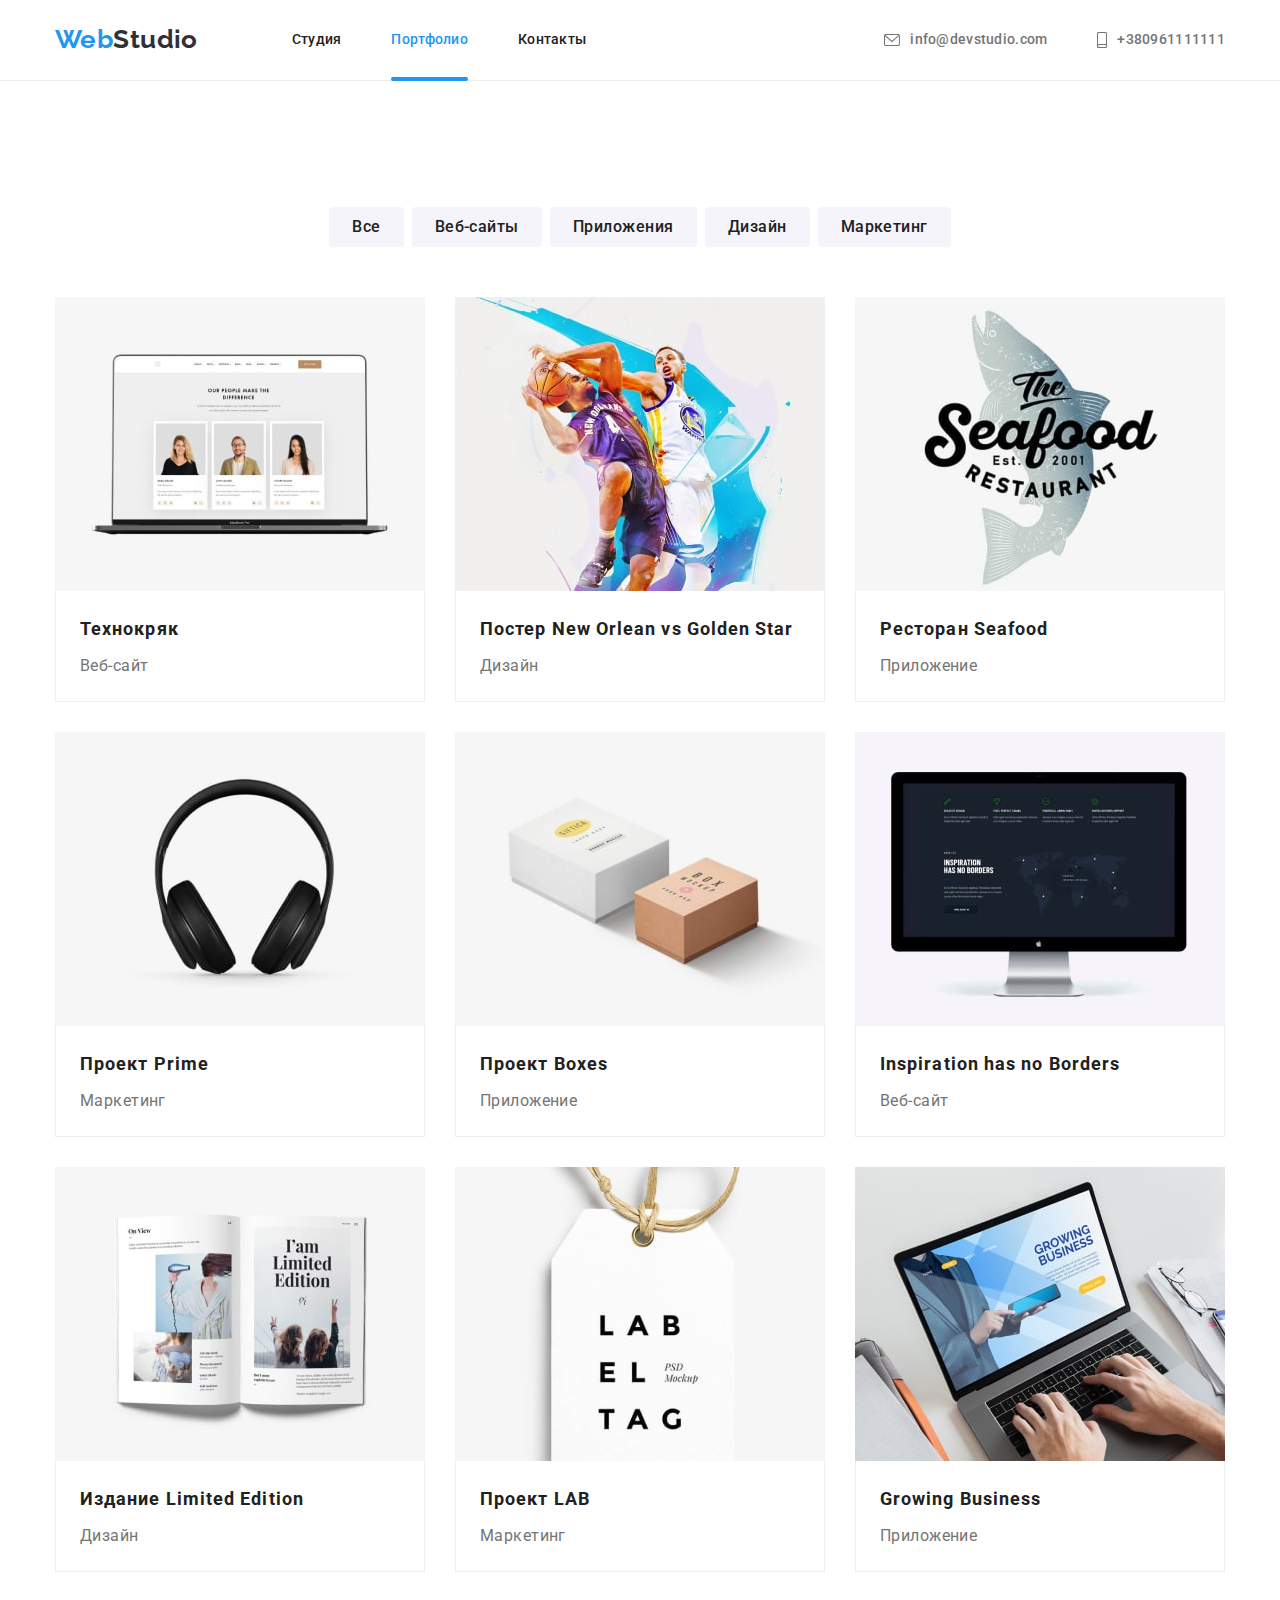
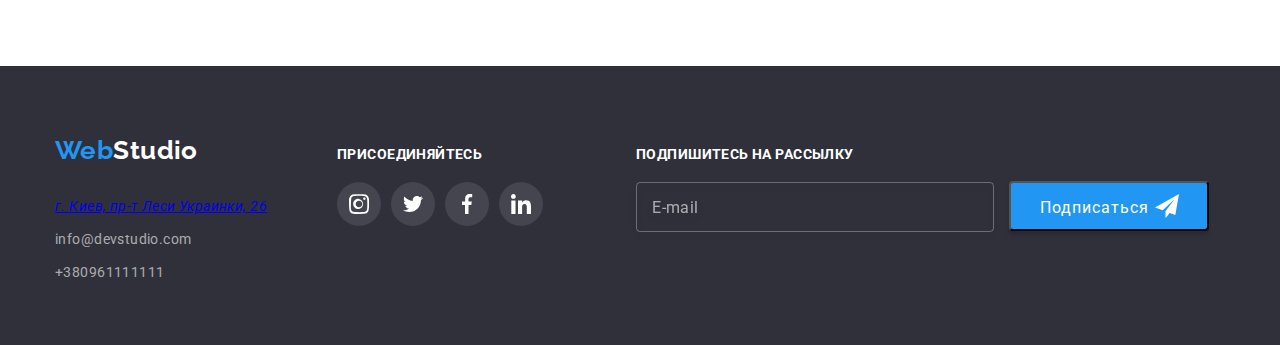
==== commit 7a352671: "редагує назви класів 7дз до футера" ====
--- a/portfolio.html
+++ b/portfolio.html
@@ -63,12 +63,12 @@
               <div class="content__thumb">
                 <img class="content__image" src="./images/list-a-min.jpg" alt="фото ноутбука" width="370" height="294">
                 <div class="content__popup">
-                  <p class="content__text">Ресурс предлагает комплексные предложения с разным уровнем функционала и сервисов. Все это позволит посетителю получить исчерпывающие сведения о компании или частном лице.</p>
-                </div>
-              </div>
-              <div class="content-border">
+                  <p class="content__label">Ресурс предлагает комплексные предложения с разным уровнем функционала и сервисов. Все это позволит посетителю получить исчерпывающие сведения о компании или частном лице.</p>
+                </div>
+              </div>
+              <div class="content__meta">
                 <h3 class="content__name">Технокряк</h3>
-                <p class="content-text">Веб-сайт</p>
+                <p class="content__text">Веб-сайт</p>
               </div>
             </a>
           </li>
@@ -77,13 +77,13 @@
               <div class="content__thumb">
                 <img class="content__image" src="./images/list-b-min.jpg" alt="фото постера" width="370" height="294">
                 <div class="content__popup">
-                  <p class="content__text">Ресурс предлагает комплексные предложения с разным уровнем функционала и сервисов. Все это
+                  <p class="content__label">Ресурс предлагает комплексные предложения с разным уровнем функционала и сервисов. Все это
                   позволит посетителю получить исчерпывающие сведения о компании или частном лице.</p>
                 </div>
               </div>
-              <div class="content-border">
+              <div class="content__meta">
                 <h3 class="content__name">Постер New Orlean vs Golden Star</h3>
-                <p class="content-text">Дизайн</p>
+                <p class="content__text">Дизайн</p>
               </div>
             </a>
           </li>
@@ -92,12 +92,12 @@
               <div class="content__thumb">
                 <img class="content__image" src="./images/list-c-min.jpg" alt="фото ресторана" width="370" height="294">
                 <div class="content__popup">
-                  <p class="content__text">Ресурс предлагает комплексные предложения с разным уровнем функционала и сервисов. Все это позволит посетителю получить исчерпывающие сведения о компании или частном лице.</p>
-                </div>
-              </div>
-              <div class="content-border">
+                  <p class="content__label">Ресурс предлагает комплексные предложения с разным уровнем функционала и сервисов. Все это позволит посетителю получить исчерпывающие сведения о компании или частном лице.</p>
+                </div>
+              </div>
+              <div class="content__meta">
                 <h3 class="content__name">Ресторан Seafood</h3>
-                <p class="content-text">Приложение</p>
+                <p class="content__text">Приложение</p>
               </div>
             </a>
           </li>
@@ -106,12 +106,12 @@
               <div class="content__thumb">
                 <img class="content__image" src="./images/list-d-min.jpg" alt="фото наушников" width="370" height="294">
                 <div class="content__popup">
-                  <p class="content__text">Ресурс предлагает комплексные предложения с разным уровнем функционала и сервисов. Все это позволит посетителю получить исчерпывающие сведения о компании или частном лице.</p>
-                </div>
-              </div>
-              <div class="content-border">
+                  <p class="content__label">Ресурс предлагает комплексные предложения с разным уровнем функционала и сервисов. Все это позволит посетителю получить исчерпывающие сведения о компании или частном лице.</p>
+                </div>
+              </div>
+              <div class="content__meta">
                 <h3 class="content__name">Проект Prime</h3>
-                <p class="content-text">Маркетинг</p>
+                <p class="content__text">Маркетинг</p>
               </div>
             </a>
           </li>
@@ -120,12 +120,12 @@
               <div class="content__thumb">
                 <img class="content__image" src="./images/list-e-min.jpg" alt="фото коробок" width="370" height="294">
                 <div class="content__popup">
-                  <p class="content__text">Ресурс предлагает комплексные предложения с разным уровнем функционала и сервисов. Все это позволит посетителю получить исчерпывающие сведения о компании или частном лице.</p>
-                </div>
-              </div>
-              <div class="content-border">
+                  <p class="content__label">Ресурс предлагает комплексные предложения с разным уровнем функционала и сервисов. Все это позволит посетителю получить исчерпывающие сведения о компании или частном лице.</p>
+                </div>
+              </div>
+              <div class="content__meta">
                 <h3 class="content__name">Проект Boxes</h3>
-                <p class="content-text">Приложение</p>
+                <p class="content__text">Приложение</p>
               </div>
             </a>
           </li>
@@ -134,12 +134,12 @@
               <div class="content__thumb">
                 <img class="content__image" src="./images/list-f-min.jpg" alt="фото монитора" width="370" height="294">
                 <div class="content__popup">
-                  <p class="content__text">Ресурс предлагает комплексные предложения с разным уровнем функционала и сервисов. Все это позволит посетителю получить исчерпывающие сведения о компании или частном лице.</p>
-                </div>
-              </div>
-              <div class="content-border">
+                  <p class="content__label">Ресурс предлагает комплексные предложения с разным уровнем функционала и сервисов. Все это позволит посетителю получить исчерпывающие сведения о компании или частном лице.</p>
+                </div>
+              </div>
+              <div class="content__meta">
                 <h3 class="content__name">Inspiration has no Borders</h3>
-                <p class="content-text">Веб-сайт</p>
+                <p class="content__text">Веб-сайт</p>
               </div>
             </a>
           </li>
@@ -148,12 +148,12 @@
               <div class="content__thumb">
                 <img class="content__image" src="./images/list-g-min.jpg" alt="фото книги" width="370" height="294">
                 <div class="content__popup">
-                  <p class="content__text">Ресурс предлагает комплексные предложения с разным уровнем функционала и сервисов. Все это позволит посетителю получить исчерпывающие сведения о компании или частном лице.</p>
-                </div>
-              </div>
-              <div class="content-border">
+                  <p class="content__label">Ресурс предлагает комплексные предложения с разным уровнем функционала и сервисов. Все это позволит посетителю получить исчерпывающие сведения о компании или частном лице.</p>
+                </div>
+              </div>
+              <div class="content__meta">
                 <h3 class="content__name">Издание Limited Edition</h3>
-                <p class="content-text">Дизайн</p>
+                <p class="content__text">Дизайн</p>
               </div>
             </a>
           </li>
@@ -162,12 +162,12 @@
               <div class="content__thumb">
                 <img class="content__image" src="./images/list-h-min.jpg" alt="фото проекта" width="370" height="294">
                 <div class="content__popup">
-                  <p class="content__text">Ресурс предлагает комплексные предложения с разным уровнем функционала и сервисов. Все это позволит посетителю получить исчерпывающие сведения о компании или частном лице.</p>
-                </div>
-              </div>
-              <div class="content-border">
+                  <p class="content__label">Ресурс предлагает комплексные предложения с разным уровнем функционала и сервисов. Все это позволит посетителю получить исчерпывающие сведения о компании или частном лице.</p>
+                </div>
+              </div>
+              <div class="content__meta">
                 <h3 class="content__name">Проект LAB</h3>
-                <p class="content-text">Маркетинг</p>
+                <p class="content__text">Маркетинг</p>
               </div>
             </a>
           </li>
@@ -176,12 +176,12 @@
               <div class="content__thumb">
                 <img class="content__image" src="./images/list-i-min.jpg" alt="фото работы за ноутбуком" width="370" height="294">
                 <div class="content__popup">
-                  <p class="content__text">Ресурс предлагает комплексные предложения с разным уровнем функционала и сервисов. Все это позволит посетителю получить исчерпывающие сведения о компании или частном лице.</p>
-                </div>
-              </div>
-              <div class="content-border">
+                  <p class="content__label">Ресурс предлагает комплексные предложения с разным уровнем функционала и сервисов. Все это позволит посетителю получить исчерпывающие сведения о компании или частном лице.</p>
+                </div>
+              </div>
+              <div class="content__meta">
                 <h3 class="content__name">Growing Business</h3>
-                <p class="content-text">Приложение</p>
+                <p class="content__text">Приложение</p>
               </div>
             </a>
           </li>
@@ -195,18 +195,18 @@
         <div class="footer_flex-item">
           <a class="logo-footer" href="/"><span class="webfooter">Web</span><span class="studiofooter">Studio</span></a>
           <address>
-            <ul class="contacts-footer">
-              <li class="links-footer">
+            <ul class="address">
+              <li class="address__list">
                 <a class="adres-footer"
                   href="https://www.google.com/maps/place/%D0%B1%D1%83%D0%BB.+%D0%9B%D0%B5%D1%81%D0%B8+%D0%A3%D0%BA%D1%80%D0%B0%D0%B8%D0%BD%D0%BA%D0%B8,+26,+%D0%9A%D0%B8%D0%B5%D0%B2,+02000/@50.4265841,30.5361971,17z/data=!3m1!4b1!4m5!3m4!1s0x40d4cf0e033ecbe9:0x57a4dffefec77da0!8m2!3d50.4265807!4d30.5383858"
                   target="_blank" rel="noopener noreferrer">г. Киев, пр-т Леси Украинки, 26
                 </a>
               </li>
-              <li class="links-footer mail">
-                <a class="link-clr" href="mailto:info@devstudio.com">info@devstudio.com</a>
+              <li class="address__list mail">
+                <a class="address__link" href="mailto:info@devstudio.com">info@devstudio.com</a>
               </li>
-              <li class="links-footer tel">
-                <a class="link-clr" href="tel:+380961111111">+380961111111</a></li>
+              <li class="address__list tel">
+                <a class="address__link" href="tel:+380961111111">+380961111111</a></li>
             </ul>
           </address>
         </div>
--- a/css/style.css
+++ b/css/style.css
@@ -41,8 +41,8 @@
   --primary-line-hght: 1.71;
   --fourth-line-hght: 1.19;
 
-  --main-link-clr: #ffffff;
-  --secondary-link-clr: #2f303a;
+  --main-address__link: #ffffff;
+  --secondary-address__link: #2f303a;
 
   --main-text-decor: none;
   --project-border-color: #EEEEEE;
@@ -64,8 +64,20 @@
 .section {
   padding: 94px 0;
 }
-
-.menu, .peculiarities-list, .work-list, .team-list {
+.section__title {
+  font-weight: var(--secondary-font-weight);
+  font-size: var(--primary-font-sz);
+  line-height: var(--secondary-line-hght);
+  text-align: center;
+  
+  margin-bottom: 50px;
+}
+.section__title--hidden {
+  visibility: hidden;
+  margin: 0;
+}
+
+.menu, .features, .work, .team {
   display: flex;
 }
 
@@ -87,10 +99,10 @@
   color: var(--primary-txt-clr);
 }
 .logo__label {
-  color: var(--secondary-link-clr);
+  color: var(--secondary-address__link);
 }
 .studiofooter {
-  color: var(--main-link-clr);
+  color: var(--main-address__link);
 }
 
 
@@ -212,7 +224,7 @@
 /* БАННЕР */
 
 .banner {
-  background-color: var(--secondary-link-clr);
+  background-color: var(--secondary-address__link);
   text-align: center;
 
   padding: 200px 0;
@@ -253,7 +265,7 @@
   align-items: center;
   text-align: center;
   letter-spacing: var(--primary-leter-spacing);
-  color: var(--main-link-clr);
+  color: var(--main-address__link);
   background: var(--primary-txt-clr);
   box-shadow: 0px 4px 4px rgba(0, 0, 0, 0.15);
   border-radius: 4px;
@@ -289,10 +301,10 @@
 
   top: 0;
   left: 0;
- 
+
   width: 100%;
   height: 100%;
-     
+
   background: rgba(0, 0, 0, 0.2);
   z-index: 3;
   transition: opacity var(--transition);
@@ -353,7 +365,7 @@
 
   display: flex;
   flex-direction: column;
- 
+
   margin-left: 40px;
   margin-right: 40px;
 }
@@ -528,10 +540,10 @@
 
 
 /* ОСОБЕННОСТИ */
-.peculiarities-maintittle {
+.features__label {
   visibility: hidden;
 }
-.peculiarities h3 {
+.features__title {
   font-weight: var(--secondary-font-weight);
   font-size: var(--main-font-sz);
   text-transform: uppercase;
@@ -539,27 +551,27 @@
   margin-bottom: 10px;
 }
 
-.peculiarities p {
+.features__text {
   font-weight: var(--primary-font-weight);
   line-height: var(--primary-line-hght);
   color: var(--secondary-txt-clr);
   margin-bottom: 0px;
 }
-.peculiarities-list,
-.work-list,
-.team-list,
-.contacts-footer,
+.features,
+.work,
+.team,
+.address,
 .menu__item,
 .content,
 .main-navigation__list,
 .main-contacts {
   list-style: none;
 }
-.peculiarities-items:not(:last-child), .work-items:not(:last-child), .team-items:not(:last-child) {
+.features__item:not(:last-child), .work__item:not(:last-child), .team__item:not(:last-child) {
   margin-right: 30px;
 }
 
-.peculiarities-icons {
+.features__icon-bgc {
   height: 120px;
   width: 270px;
   display: inline-flex;
@@ -567,55 +579,55 @@
   justify-content: center;
   background-color: #F5F4FA;
 }
-.peculiarities-icon {
+.features__icon {
   height: 70px;
   width: 70px;
 }
 
-.peculiarities-text {
+.features__text {
   max-width: 270px;
 }
-.peculiarities { 
+.features__section { 
   padding-bottom: 0;
 }
-.peculiarities-list, .work-list, .team-list {
+.features, .work, .team {
   justify-content: space-around;
 }
 
 
 /* Блок Чем мы занимаемся */
-.wrk {
+.work__container {
   padding-top: 0;
 }
-.work h2 {
+.work__tittle {
   font-weight: var(--secondary-font-weight);
   font-size: var(--primary-font-sz);
   line-height: var(--secondary-line-hght);
   margin-bottom: 50px;
   text-align: center;
 }
-.work-tittle,
+.work__tittle,
 .team-maintittle, .clients_tittle {
   font-size: var(--primary-font-sz);
   line-height: var(--secondary-line-hght);
   font-weight: var(--secondary-font-weight);
   text-align: center;
 }
-.work-thumb {position: relative;
+.work__thumb {position: relative;
   width: 100%;
   height: 294px;
   z-index: 1;
 }
-.work-thumb img {
+.work__thumb img {
   display: block;
 }
-.work-img-thumb {position: absolute;
+.work__thumb--inverce {position: absolute;
   width: 100%;
   height: 70px;
   background: rgba(47, 48, 58, 0.8);
   bottom: 0;}
 
-.work-txt-thumb {
+.work__thumb--label {
   font-style: normal;
   font-weight: 700;
   font-size: 14px;
@@ -636,15 +648,9 @@
 
 
 /* Блок Наша команда */
-.team h2 {
-  font-weight: var(--secondary-font-weight);
-  font-size: var(--primary-font-sz);
-  line-height: var(--secondary-line-hght);
-  text-align: center;
-
-  margin-bottom: 50px;
-}
-.team h3 {
+
+.team__name {
+ 
   font-size: var(--secondary-font-sz);
   line-height: var(--fourth-line-hght);
   text-align: center;
@@ -652,32 +658,34 @@
 
   margin-bottom: 10px;
 }
-.team p {
+.team__text {
+  text-align: center;
+
   font-weight: var(--primary-font-weight);
   font-size: var(--secondary-font-sz);
   line-height: var(--fourth-line-hght);
   color: var(--secondary-txt-clr);
-  text-align: center;
-}
-.team-items {
+
+}
+.team__item {
 
   box-shadow: 0px 1px 3px rgba(0, 0, 0, 0.12), 0px 1px 1px rgba(0, 0, 0, 0.14),
   0px 2px 1px rgba(0, 0, 0, 0.2);
   border-radius: 0px 0px 4px 4px;
   background-color: #ffffff;}
 
-.team {
+.team__section {
   background-color: #F5F4FA;
 }
-.team-img {
+.team__thumb {
 
   display: block;
 }
-.team-position {
+.team__meta {
   padding-top: 30px;
   padding-bottom: 16px;
 }
-.team-links {
+.social {
   display: flex;
   justify-content: center;
   gap: 10px;
@@ -687,13 +695,13 @@
 }
 
 
-.team-link:hover,
-.team-link:focus {
-  fill: var(--main-link-clr);
+.social__link:hover,
+.social__link:focus {
+  fill: var(--main-address__link);
   background-color: var(--primary-txt-clr);
 }
 
-.team-link {
+.social__link {
   display: inline-flex;
   justify-content: center;
   align-items: center;
@@ -708,7 +716,7 @@
   outline: none;
 }
 
-.team-link-icon {
+.social__icon {
   width: 20px;
   height: 20px;
 }
@@ -720,7 +728,7 @@
   gap: 30px;
   list-style: none;
 }
-.clients_link {
+.clients__link {
   display: inline-flex;
   justify-content: center;
   align-items: center;
@@ -734,12 +742,12 @@
   border-color var(--transition);
   outline: none;
 }
-.clients_link:hover,
-.clients_link:focus {
+.clients__link:hover,
+.clients__link:focus {
   border-color: var(--primary-txt-clr);
   fill: var(--primary-txt-clr);
 }
-.clients_icon {
+.clients__icon {
   width: 106px;
   height: 60px;
 }
@@ -756,18 +764,18 @@
   margin-bottom: 20px;
   outline: none;
 }
-.adres-footer {
+.address__link--inverse {
   font-weight: var(--primary-font-weight);
   font-size: var(--main-font-sz);
   line-height: var(--primary-line-hght);
-  color: var(--main-link-clr);
+  color: var(--main-address__link);
   font-style: normal;
   text-decoration: var(--main-text-decor);
 
   margin-bottom: 9px;
   outline: none;
 }
-.links-footer {
+.address__list {
   font-weight: var(--primary-font-weight);
   font-size: var(--main-font-sz);
   line-height: var(--primary-line-hght);
@@ -775,19 +783,19 @@
   
 }
 
-.links-footer:not(:last-child) {
+.address__list:not(:last-child) {
   margin-bottom: 9px;
 }
 
 .footer {
-  background-color: var(--secondary-link-clr);
+  background-color: var(--secondary-address__link);
   padding-bottom: 60px;
   padding-top: 60px;
 
   user-select: none;
 }
 
-.link-clr {
+.address__link {
   font-style: normal;
   font-weight: var(--primary-font-weight);
   line-height: var(--primary-line-hght);
@@ -803,7 +811,7 @@
   list-style: none;
 }
 .footer_socials-link {
-  fill: var(--main-link-clr);
+  fill: var(--main-address__link);
   background-color: rgba(255, 255, 255, 0.1);
   display: inline-flex;
   justify-content: center;
@@ -824,7 +832,7 @@
   line-height: 1.14;
   letter-spacing: 0.03em;
   text-transform: uppercase;
-  color: var(--main-link-clr);
+  color: var(--main-address__link);
 }
 
 .footer_socials_icon {
@@ -833,7 +841,7 @@
 }
 .footer_socials-link:hover,
 .footer_socials-link:focus {
-  color: var(--main-link-clr);
+  color: var(--main-address__link);
   background-color: var(--primary-txt-clr);
 }
 
@@ -928,7 +936,7 @@
 .menu__button:hover,
 .menu__button:focus {
   background-color: var(--primary-txt-clr);
-  color: var(--main-link-clr);
+  color: var(--main-address__link);
   box-shadow: 0px 3px 1px rgba(0, 0, 0, 0.1), 0px 1px 2px rgba(0, 0, 0, 0.08),
   0px 2px 2px rgba(0, 0, 0, 0.12);
 }
@@ -972,8 +980,8 @@
 
   margin-bottom: 4px;
 }
- 
-.content-text {
+
+.content__text {
   font-weight: var(--primary-font-weight);
   font-size: var(--secondary-font-sz);
   line-height: 1.87;
@@ -998,7 +1006,7 @@
   gap: 30px;
 }
 
-.content-border {
+.content__meta {
   padding: 20px 24px;
   border-right: 1px solid var(--project-border-color);
   border-bottom: 1px solid var(--project-border-color);
@@ -1028,15 +1036,15 @@
   transform: translateY(0);
   transition: transform var(--transition);
 }
-.content__text {
+.content__label {
   font-size: 18px;
   line-height: 1.56;
   letter-spacing: 0.03em;
-  color: var(--main-link-clr);
-}
-
-
-
-
-
-
+  color: var(--main-address__link);
+}
+
+
+
+
+
+
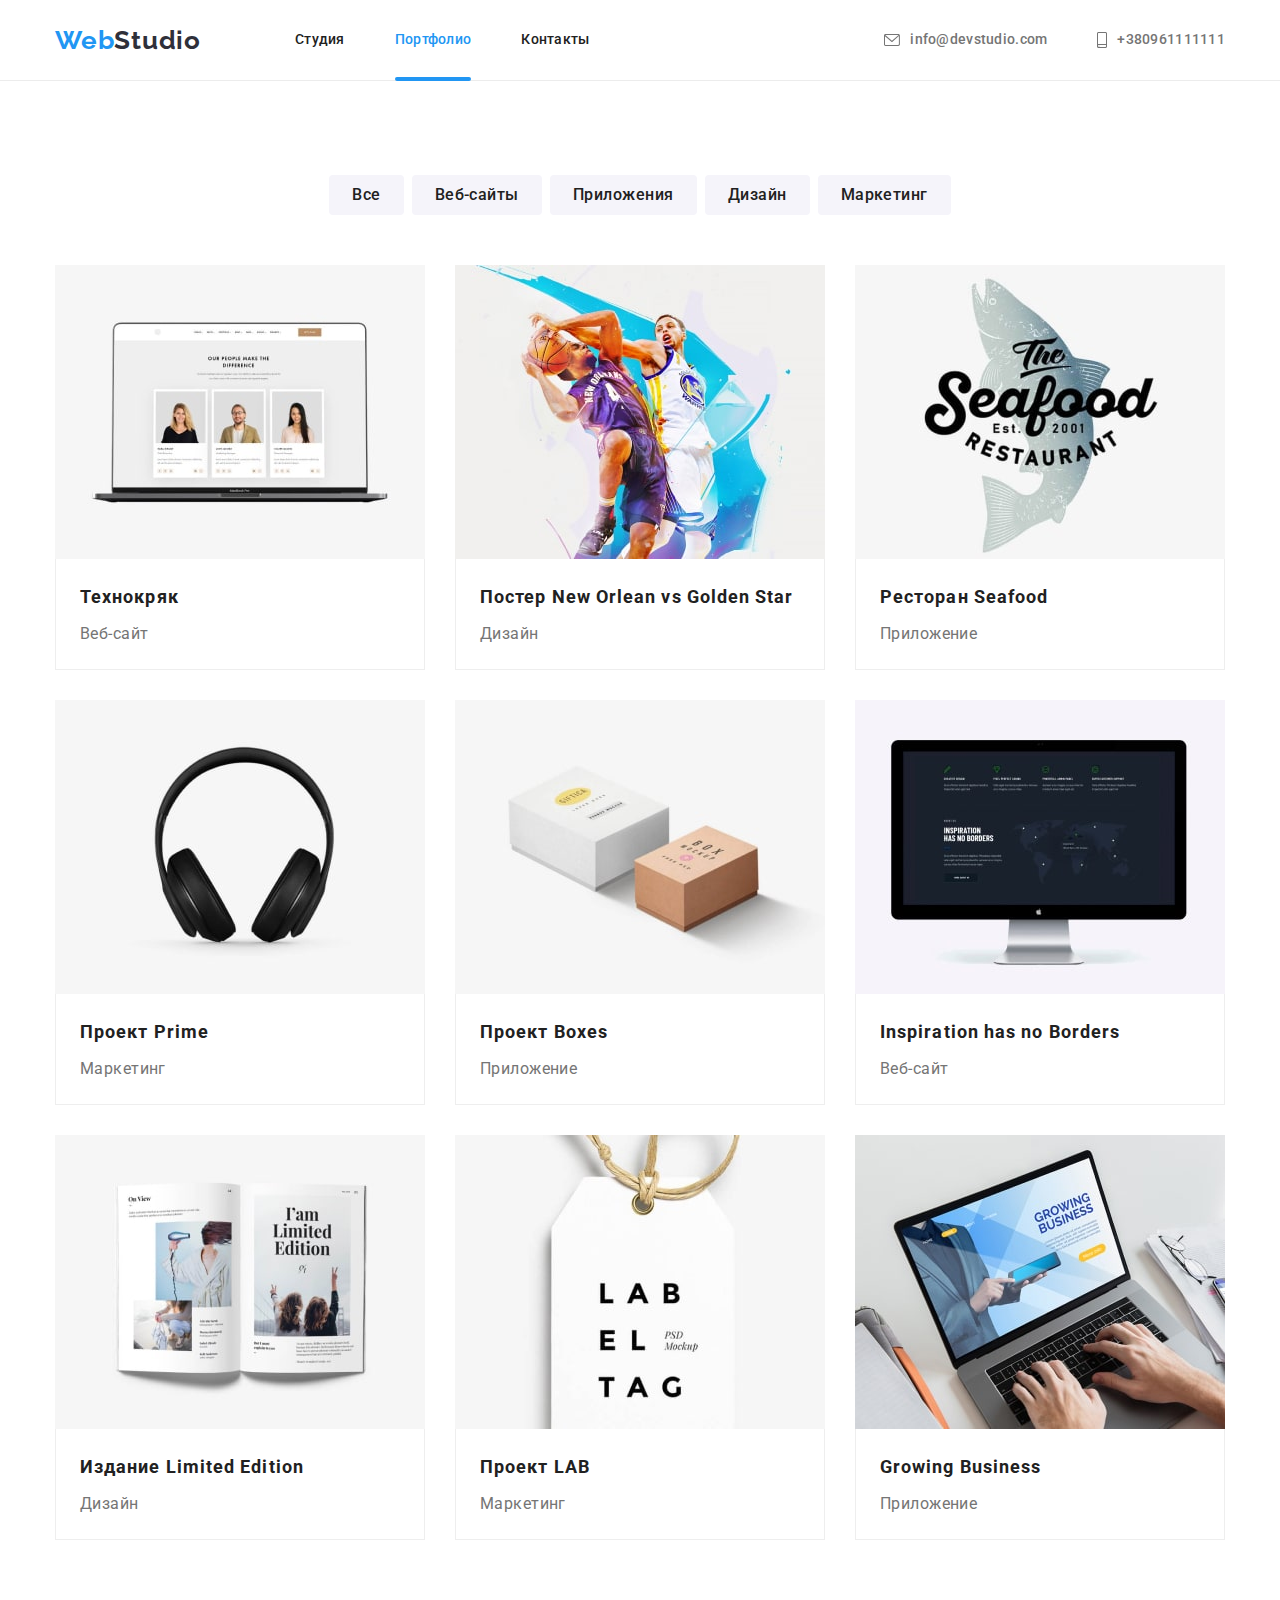
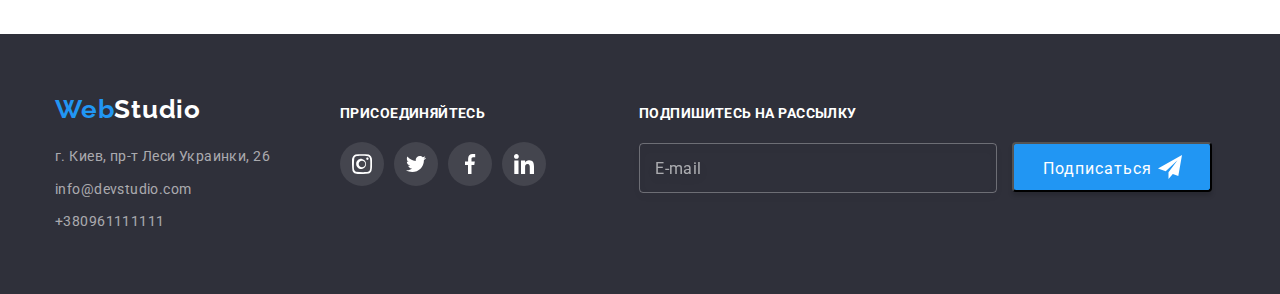
==== commit 1d15ed82: "заміняє усі класи у дз7" ====
--- a/portfolio.html
+++ b/portfolio.html
@@ -15,8 +15,7 @@
   <header class="header">
     <div class="container">
       <nav class="main-navigation">
-        <a class="logo" href="/">
-          <span class="logo__text">Web</span><span class="logo__label">Studio</span>
+        <a class="logo" href="/">Web<span class="logo__label">Studio</span>
         </a>
         <ul class="main-navigation__list">
           <li class="main-navigation__item">
@@ -30,14 +29,14 @@
       <ul class="main-contacts">
         <li class="main-contacts__item">
           <a class="main-contacts__link" href="mailto:info@devstudio.com">
-            <svg class="mail-icon">
+            <svg class="main-contacts__icon">
               <use href="./images/icons.svg#icon-mail"></use>
             </svg>info@devstudio.com
           </a>
         </li>
         <li class="main-contacts__item">
           <a class="main-contacts__link" href="tel:+380961111111">
-            <svg class="phone-icon">
+            <svg class="main-contacts__icon main-contacts__icon--alteration">
               <use href="./images/icons.svg#icon-phone"></use>
             </svg>+380961111111
           </a>
@@ -46,9 +45,9 @@
     </div>
   </header>
   <main>
-    <section class="section main-content">
+    <section class="section">
+      <h1 class="section__tittle">Портфолио</h1>
       <div class="container">
-        <h1 class="tittle-port">фильтр страницы портфолио</h1>
         <ul class="menu">
           <li class="menu__item" ><button class="menu__button" type="button">Все</button></li>
           <li class="menu__item" ><button class="menu__button" type="button">Веб-сайты</button></li>
@@ -56,7 +55,6 @@
           <li class="menu__item" ><button class="menu__button" type="button">Дизайн</button></li>
           <li class="menu__item" ><button class="menu__button" type="button">Маркетинг</button></li>
         </ul>
-        <h2 hidden>контент</h2>
         <ul class="content">
           <li class="content__item">
             <a class="content__link" href="">
@@ -67,7 +65,7 @@
                 </div>
               </div>
               <div class="content__meta">
-                <h3 class="content__name">Технокряк</h3>
+                <h2 class="content__name">Технокряк</h2>
                 <p class="content__text">Веб-сайт</p>
               </div>
             </a>
@@ -82,7 +80,7 @@
                 </div>
               </div>
               <div class="content__meta">
-                <h3 class="content__name">Постер New Orlean vs Golden Star</h3>
+                <h2 class="content__name">Постер New Orlean vs Golden Star</h2>
                 <p class="content__text">Дизайн</p>
               </div>
             </a>
@@ -96,7 +94,7 @@
                 </div>
               </div>
               <div class="content__meta">
-                <h3 class="content__name">Ресторан Seafood</h3>
+                <h2 class="content__name">Ресторан Seafood</h2>
                 <p class="content__text">Приложение</p>
               </div>
             </a>
@@ -110,7 +108,7 @@
                 </div>
               </div>
               <div class="content__meta">
-                <h3 class="content__name">Проект Prime</h3>
+                <h2 class="content__name">Проект Prime</h2>
                 <p class="content__text">Маркетинг</p>
               </div>
             </a>
@@ -124,7 +122,7 @@
                 </div>
               </div>
               <div class="content__meta">
-                <h3 class="content__name">Проект Boxes</h3>
+                <h2 class="content__name">Проект Boxes</h2>
                 <p class="content__text">Приложение</p>
               </div>
             </a>
@@ -138,7 +136,7 @@
                 </div>
               </div>
               <div class="content__meta">
-                <h3 class="content__name">Inspiration has no Borders</h3>
+                <h2 class="content__name">Inspiration has no Borders</h2>
                 <p class="content__text">Веб-сайт</p>
               </div>
             </a>
@@ -152,7 +150,7 @@
                 </div>
               </div>
               <div class="content__meta">
-                <h3 class="content__name">Издание Limited Edition</h3>
+                <h2 class="content__name">Издание Limited Edition</h2>
                 <p class="content__text">Дизайн</p>
               </div>
             </a>
@@ -166,7 +164,7 @@
                 </div>
               </div>
               <div class="content__meta">
-                <h3 class="content__name">Проект LAB</h3>
+                <h2 class="content__name">Проект LAB</h2>
                 <p class="content__text">Маркетинг</p>
               </div>
             </a>
@@ -180,7 +178,7 @@
                 </div>
               </div>
               <div class="content__meta">
-                <h3 class="content__name">Growing Business</h3>
+                <h2 class="content__name">Growing Business</h2>
                 <p class="content__text">Приложение</p>
               </div>
             </a>
@@ -190,71 +188,68 @@
     </section>
   </main>
   <footer class="footer">
-    <div class="container ftr">
-      <div class="footer_flex-container">
-        <div class="footer_flex-item">
-          <a class="logo-footer" href="/"><span class="webfooter">Web</span><span class="studiofooter">Studio</span></a>
-          <address>
-            <ul class="address">
-              <li class="address__list">
-                <a class="adres-footer"
-                  href="https://www.google.com/maps/place/%D0%B1%D1%83%D0%BB.+%D0%9B%D0%B5%D1%81%D0%B8+%D0%A3%D0%BA%D1%80%D0%B0%D0%B8%D0%BD%D0%BA%D0%B8,+26,+%D0%9A%D0%B8%D0%B5%D0%B2,+02000/@50.4265841,30.5361971,17z/data=!3m1!4b1!4m5!3m4!1s0x40d4cf0e033ecbe9:0x57a4dffefec77da0!8m2!3d50.4265807!4d30.5383858"
-                  target="_blank" rel="noopener noreferrer">г. Киев, пр-т Леси Украинки, 26
-                </a>
-              </li>
-              <li class="address__list mail">
-                <a class="address__link" href="mailto:info@devstudio.com">info@devstudio.com</a>
-              </li>
-              <li class="address__list tel">
-                <a class="address__link" href="tel:+380961111111">+380961111111</a></li>
-            </ul>
-          </address>
-        </div>
-        <div class="footer_flex-item">
-          <h2 class="footer_socials-tittle">Присоединяйтесь</h2>
-          <ul class="footer_socials-list">
-            <li class="footer_socials-item">
-              <a class="footer_socials-link" href="https://www.instagram.com" target="_blank">
-                <svg class="footer_socials_icon">
-                  <use href="./images/icons.svg#icon-instagram"></use>
-                </svg>
+    <div class="container footer__container">
+      <div class="footer__flex">
+        <a class="logo logo__footer" href="/">Web<span class="logo__label logo__label--inverse">Studio</span></a>
+        <address>
+          <ul class="address">
+            <li class="address__list">
+              <a class="address__link address__link--inverse"
+                href="https://www.google.com/maps/place/%D0%B1%D1%83%D0%BB.+%D0%9B%D0%B5%D1%81%D0%B8+%D0%A3%D0%BA%D1%80%D0%B0%D0%B8%D0%BD%D0%BA%D0%B8,+26,+%D0%9A%D0%B8%D0%B5%D0%B2,+02000/@50.4265841,30.5361971,17z/data=!3m1!4b1!4m5!3m4!1s0x40d4cf0e033ecbe9:0x57a4dffefec77da0!8m2!3d50.4265807!4d30.5383858"
+                target="_blank" rel="noopener noreferrer">г. Киев, пр-т Леси Украинки, 26
               </a>
             </li>
-            <li class="footer_socials-item">
-              <a class="footer_socials-link" href="https://twitter.com" target="_blank">
-                <svg class="footer_socials_icon">
-                  <use href="./images/icons.svg#icon-twitter"></use>
-                </svg>
-              </a>
+            <li class="address__list">
+              <a class="address__link" href="mailto:info@devstudio.com">info@devstudio.com</a>
             </li>
-            <li class="footer_socials-item">
-              <a class="footer_socials-link" href="https://www.facebook.com" target="_blank">
-                <svg class="footer_socials_icon">
-                  <use href="./images/icons.svg#icon-facebook"></use>
-                </svg>
-              </a>
-            </li>
-            <li class="footer_socials-item">
-              <a class="footer_socials-link" href="https://www.linkedin.com" target="_blank">
-                <svg class="footer_socials_icon">
-                  <use href="./images/icons.svg#icon-linkedin"></use>
-                </svg>
-              </a>
+            <li class="address__list">
+              <a class="address__link" href="tel:+380961111111">+380961111111</a>
             </li>
           </ul>
-        </div>
-        <form class="footer-subscribe">
-          <h2 class="footer-subscribe-tittle">Подпишитесь на рассылку</h2>
-          <label class="footer-subscribe-field">
-            <input type="email" class="footer-subscribe-input" name="email" placeholder="E-mail">
-          </label>
-          <button type="submit" class="footer-subscribe-btn btn">Подписаться
-            <svg class="footer-subscribe-icon">
-              <use href="./images/icons.svg#send"></use>
-            </svg>
-          </button>
-        </form>
+        </address>
       </div>
+      <div class="footer__flex">
+        <h2 class="footer-social__tittle">Присоединяйтесь</h2>
+        <ul class="footer-social">
+          <li class="footer-social__item">
+            <a class="footer-social__link" href="https://www.instagram.com" target="_blank">
+              <svg class="footer-social__icon">
+                <use href="./images/icons.svg#icon-instagram"></use>
+              </svg>
+            </a>
+          </li>
+          <li class="footer-social__item">
+            <a class="footer-social__link" href="https://twitter.com" target="_blank">
+              <svg class="footer-social__icon">
+                <use href="./images/icons.svg#icon-twitter"></use>
+              </svg>
+            </a>
+          </li>
+          <li class="footer-social__item">
+            <a class="footer-social__link" href="https://www.facebook.com" target="_blank">
+              <svg class="footer-social__icon">
+                <use href="./images/icons.svg#icon-facebook"></use>
+              </svg>
+            </a>
+          </li>
+          <li class="footer-social__item">
+            <a class="footer-social__link" href="https://www.linkedin.com" target="_blank">
+              <svg class="footer-social__icon">
+                <use href="./images/icons.svg#icon-linkedin"></use>
+              </svg>
+            </a>
+          </li>
+        </ul>
+      </div>
+      <form class="subscribe">
+        <h2 class="subscribe__tittle">Подпишитесь на рассылку</h2>
+        <input type="email" class="subscribe__input" name="email" placeholder="E-mail">
+        <button type="submit" class="subscribe__button">Подписаться
+          <svg class="subscribe__icon">
+            <use href="./images/icons.svg#send"></use>
+          </svg>
+        </button>
+      </form>
     </div>
   </footer>
 </body>
--- a/css/style.css
+++ b/css/style.css
@@ -84,28 +84,30 @@
 
 /* студия */
 /* оформление логотипа */
-.logo,
-.logo-footer {
+.logo {
   font-family: var(--secondary-font);
   font-weight: var(--secondary-font-weight);
   font-size: 26px;
-  line-height: 1.91;
+  line-height: 1.19;
+  letter-spacing: 0.03em;
   text-decoration: none;
   outline: none;
-}
-
-.logo__text,
-.webfooter {
   color: var(--primary-txt-clr);
 }
+.logo__footer {
+  display: inline-block;
+  margin-bottom: 20px;
+  outline: none;
+}
+
 .logo__label {
   color: var(--secondary-address__link);
-}
-.studiofooter {
+
+}
+.logo__label--inverse {
   color: var(--main-address__link);
-}
-
-
+
+}
 
 
 .main-navigation__list {
@@ -198,13 +200,13 @@
   margin-right: 50px;
 }
 
-.mail-icon {
+.main-contacts__icon {
   height: 12px;
   width: 16px;
   margin-right: 10px;
   fill: currentColor;
 }
-.phone-icon {
+.main-contacts__icon--alteration {
   height: 16px;
   width: 10px;
   margin-right: 10px;
@@ -321,7 +323,7 @@
 
 
 /* не працює основний колір свн іконки */
-.button-close {
+.modal__close-button {
   
   position: absolute;
 
@@ -340,12 +342,12 @@
   cursor: pointer;
   transition: fill var(--transition);
 }
-.img-close-btn {
+.modal__close-icon {
   height: 18px;
   width: 18px;
 }
-.button-close:hover,
-.button-close:focus {
+.modal__close-button:hover,
+.modal__close-button:focus {
   fill: #2196f3;
 }
 
@@ -360,7 +362,7 @@
   
   color: #212121;
 }
-.form-field {
+.form__field {
   position: relative;
 
   display: flex;
@@ -369,7 +371,7 @@
   margin-left: 40px;
   margin-right: 40px;
 }
-.form-field input {
+.form__input {
   margin: 0;
   padding-left: 42px;;
   height: 40px;
@@ -379,7 +381,7 @@
   border-radius: 4px;
   transition: color var(--transition);
 }
-.form-field input::placeholder {
+.form__textarea::placeholder {
   font-style: normal;
   font-weight: 400;
   font-size: 12px;
@@ -389,28 +391,36 @@
   color: rgba(117, 117, 117, 0.5);
 }
 
-
-.form-field input:hover,
-.form-field input:focus {
+.form__input:hover,
+.form__input:focus {
   border-color: #2196f3;
   cursor: pointer;
 }
 
-.form-field input:hover + .modal-icon svg,
-.form-field input:focus + .modal-icon svg {
-  border-color: #2196f3;
+.form__icon svg:hover,
+.form__icon svg:focus {
   fill: #2196F3;
   cursor: pointer;
 }
 
-.form-field textarea:hover, .form-field textarea:focus {
+
+
+.form__input:hover+.form__icon svg,
+.form__input:focus+.form__icon svg {
+
+  fill: #2196F3;
+
+}
+
+
+
+
+.form__textarea:hover, .form__textarea:focus {
   border-color: #2196f3;
   cursor: pointer;
 }
 
-
-
-.label-tittle {
+.form__label {
   font-style: normal;
   font-weight: 400;
   font-size: 12px;
@@ -421,11 +431,11 @@
   margin-top: 10px;
   margin-bottom: 4px;
 }
-.label-tittle.name {
+.form__label--direction-top {
   margin-top: 12px;
 }
 
-.label-checkbox {
+.form__label-check {
   display: flex;
   align-items: center;
 
@@ -448,7 +458,7 @@
   border-radius: 4px;
   margin-right: 7px;
 }
-.checkbox {
+.form__checkbox {
   position: absolute;
   width: 1px;
   height: 1px;
@@ -459,7 +469,7 @@
   overflow: hidden;
 }
 
-.checkbox:checked + .icon {
+.form__checkbox:checked + .icon {
   background-color: #2196F3;
   border-color: #2196f3;
   background-image: url(../images/check2.svg);
@@ -467,34 +477,26 @@
   background-origin: border-box;
 }
 
-.checkbox-link {
+.form__check-link {
   text-decoration:none;
   color: #2196f3;
   text-decoration: underline;
   margin-left: 4px;
 }
 
-.modal-icon {
+.form__icon {
   position: absolute;
   top: 43px;
   left: 14px;
 
   display: inline-block;
 }
-.modal-icon svg {
-  width: 15px;
-  height: 13px;
+.form__icons {
+
   fill: #212121;
 }
 
-.modal-icon.phone {
-  width: 13px;
-  height: 13px;
-}
-.modal-icon.mail {
-  width: 15px;
-  height: 12px;
-}
+
 
 textarea {
   resize: none;
@@ -507,7 +509,7 @@
   outline: none;
 }
 
-.form-button {
+.form__button {
   /* position: absolute; */
   width: 200px;
   height: 50px;
@@ -531,7 +533,7 @@
     
   color: #FFFFFF;
 }
-.form-button:hover {
+.form__button:hover {
   cursor: pointer;
   box-shadow: 0px 4px 4px rgba(0, 0, 0, 0.15);
 }
@@ -571,7 +573,7 @@
   margin-right: 30px;
 }
 
-.features__icon-bgc {
+.features__background {
   height: 120px;
   width: 270px;
   display: inline-flex;
@@ -621,13 +623,13 @@
 .work__thumb img {
   display: block;
 }
-.work__thumb--inverce {position: absolute;
+.work__text-area {position: absolute;
   width: 100%;
   height: 70px;
   background: rgba(47, 48, 58, 0.8);
   bottom: 0;}
 
-.work__thumb--label {
+.work__text {
   font-style: normal;
   font-weight: 700;
   font-size: 14px;
@@ -759,11 +761,7 @@
 
 
 /* ФУТЕР */
-.logo-footer {
-  display: inline-block;
-  margin-bottom: 20px;
-  outline: none;
-}
+
 .address__link--inverse {
   font-weight: var(--primary-font-weight);
   font-size: var(--main-font-sz);
@@ -804,13 +802,13 @@
   outline: none;
 }
 
-.footer_socials-list {
+.footer-social {
   display: flex;
   justify-content: center;
   gap: 10px;
   list-style: none;
 }
-.footer_socials-link {
+.footer-social__link {
   fill: var(--main-address__link);
   background-color: rgba(255, 255, 255, 0.1);
   display: inline-flex;
@@ -825,7 +823,7 @@
   outline: none;
 }
 
-.footer_socials-tittle {
+.footer-social__tittle {
   margin-bottom: 20px;
   font-weight: 700;
   font-size: 14px;
@@ -835,29 +833,30 @@
   color: var(--main-address__link);
 }
 
-.footer_socials_icon {
+.footer-social__icon {
   width: 20px;
   height: 20px;
 }
-.footer_socials-link:hover,
-.footer_socials-link:focus {
+.footer-social__link:hover,
+.footer-social__link:focus {
   color: var(--main-address__link);
   background-color: var(--primary-txt-clr);
 }
 
-.footer_flex-container {
+.footer__container {
   display: flex;
   align-items: baseline;
 }
-.footer_flex-item:nth-child(1) {
+.footer__flex:nth-child(1) {
   margin-right: 70px;
-}
-
-.footer-subscribe {
+
+}
+
+.subscribe {
   margin-left: 93px;
 }
 
-.footer-subscribe-tittle {
+.subscribe__tittle {
   font-style: normal;
   font-weight: 700;
   font-size: 14px;
@@ -866,14 +865,11 @@
   text-transform: uppercase;
 
   color: #FFFFFF;
-}
-
-.footer-subscribe-field {
-  display: inline-block;
-  margin-top: 20px;
-}
-
-.footer-subscribe-input {
+  margin-bottom: 20px;
+}
+
+
+.subscribe__input {
   width: 358px;
   height: 50px;
   padding: 16px 15px;
@@ -890,11 +886,11 @@
   outline: none;
 }
 
-.footer-subscribe-input::placeholder {
+.subscribe__input::placeholder {
   color: rgba(255, 255, 255, 0.6);
 }
 
-.footer-subscribe-btn {
+.subscribe__button {
   position: relative;
   margin-left: 12px;
 
@@ -914,7 +910,7 @@
   border-radius: 4px;
 }
 
-.footer-subscribe-icon {
+.subscribe__icon {
   position: absolute;
   right: 28px;
   top: 50%;
@@ -930,8 +926,17 @@
 
 /* ПОРТФОЛИО */
 
-.tittle-port {
-  visibility: hidden;
+.section__tittle {
+  position: absolute;
+  white-space: nowrap;
+  width: 1px;
+  height: 1px;
+  overflow: hidden;
+  border: 0;
+  padding: 0;
+  clip: rect(0 0 0 0);
+  clip-path: inset(50%);
+  margin: -1px;
 }
 .menu__button:hover,
 .menu__button:focus {
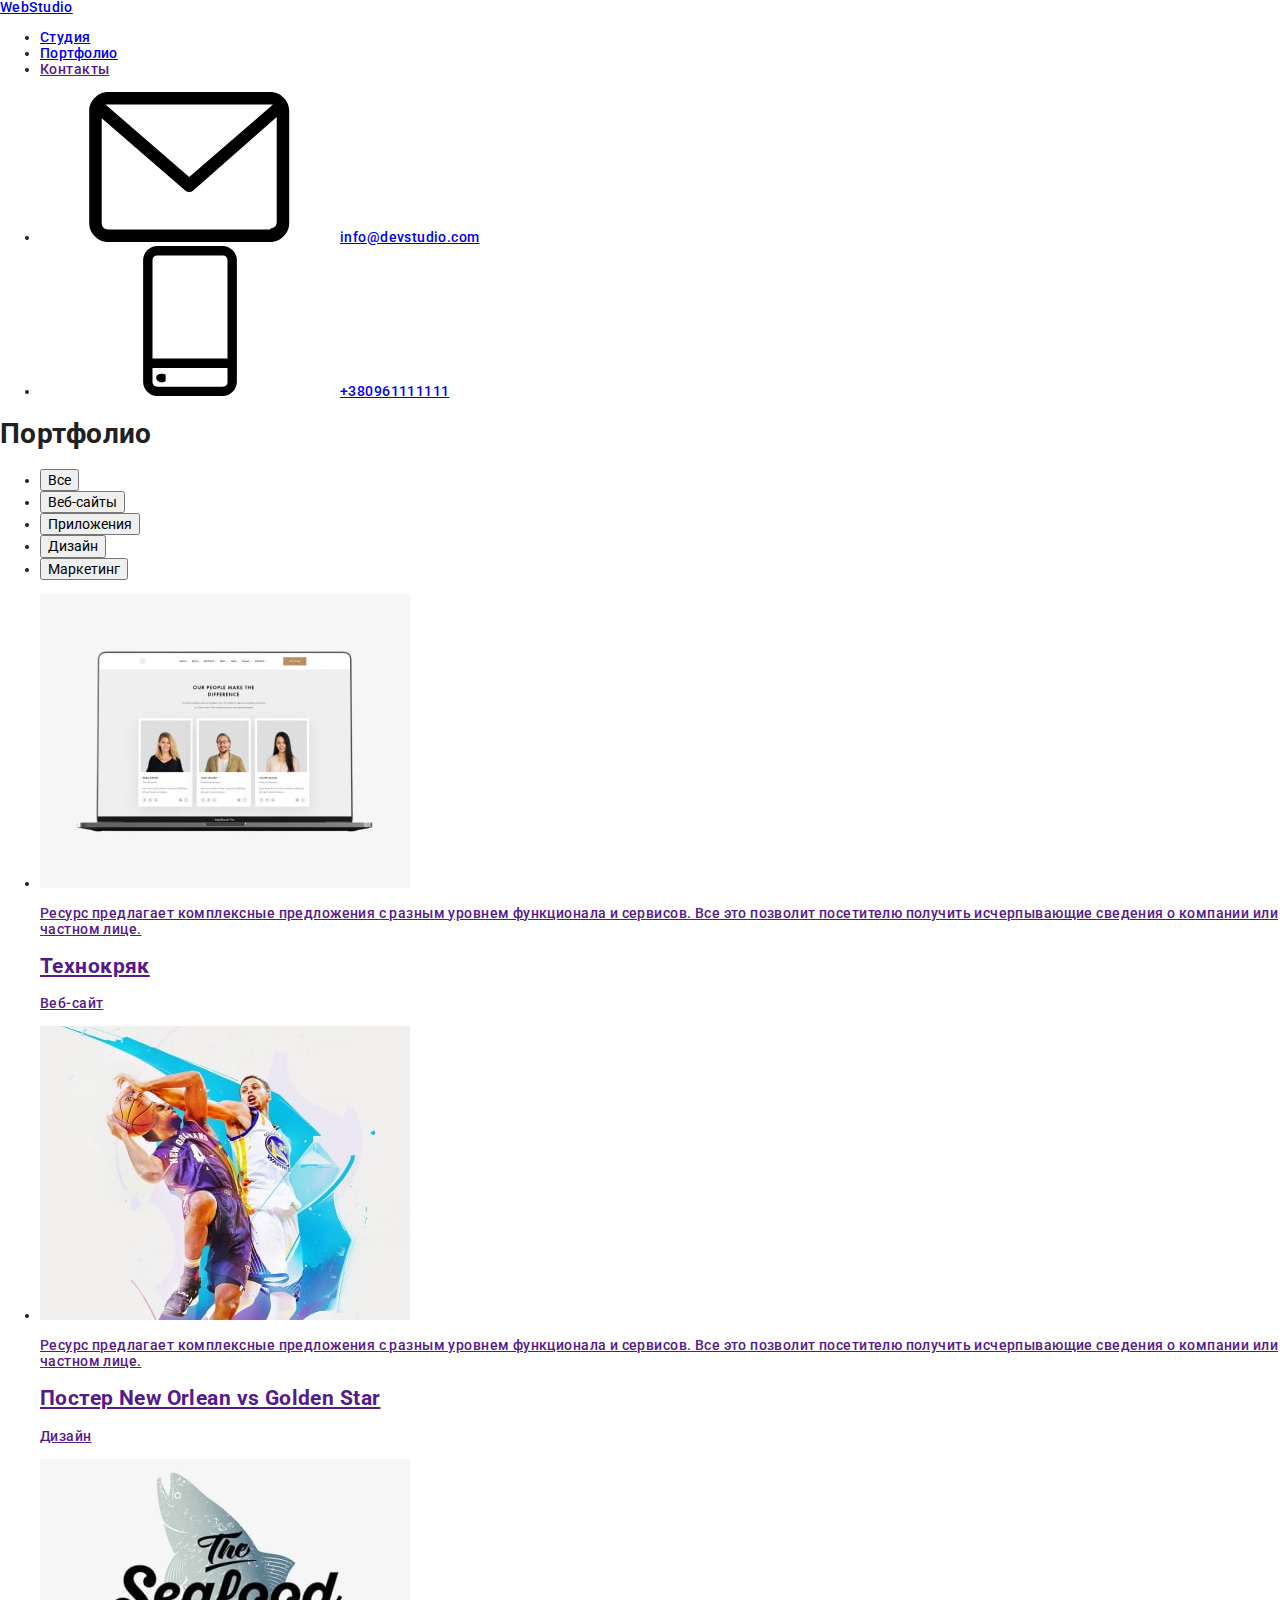
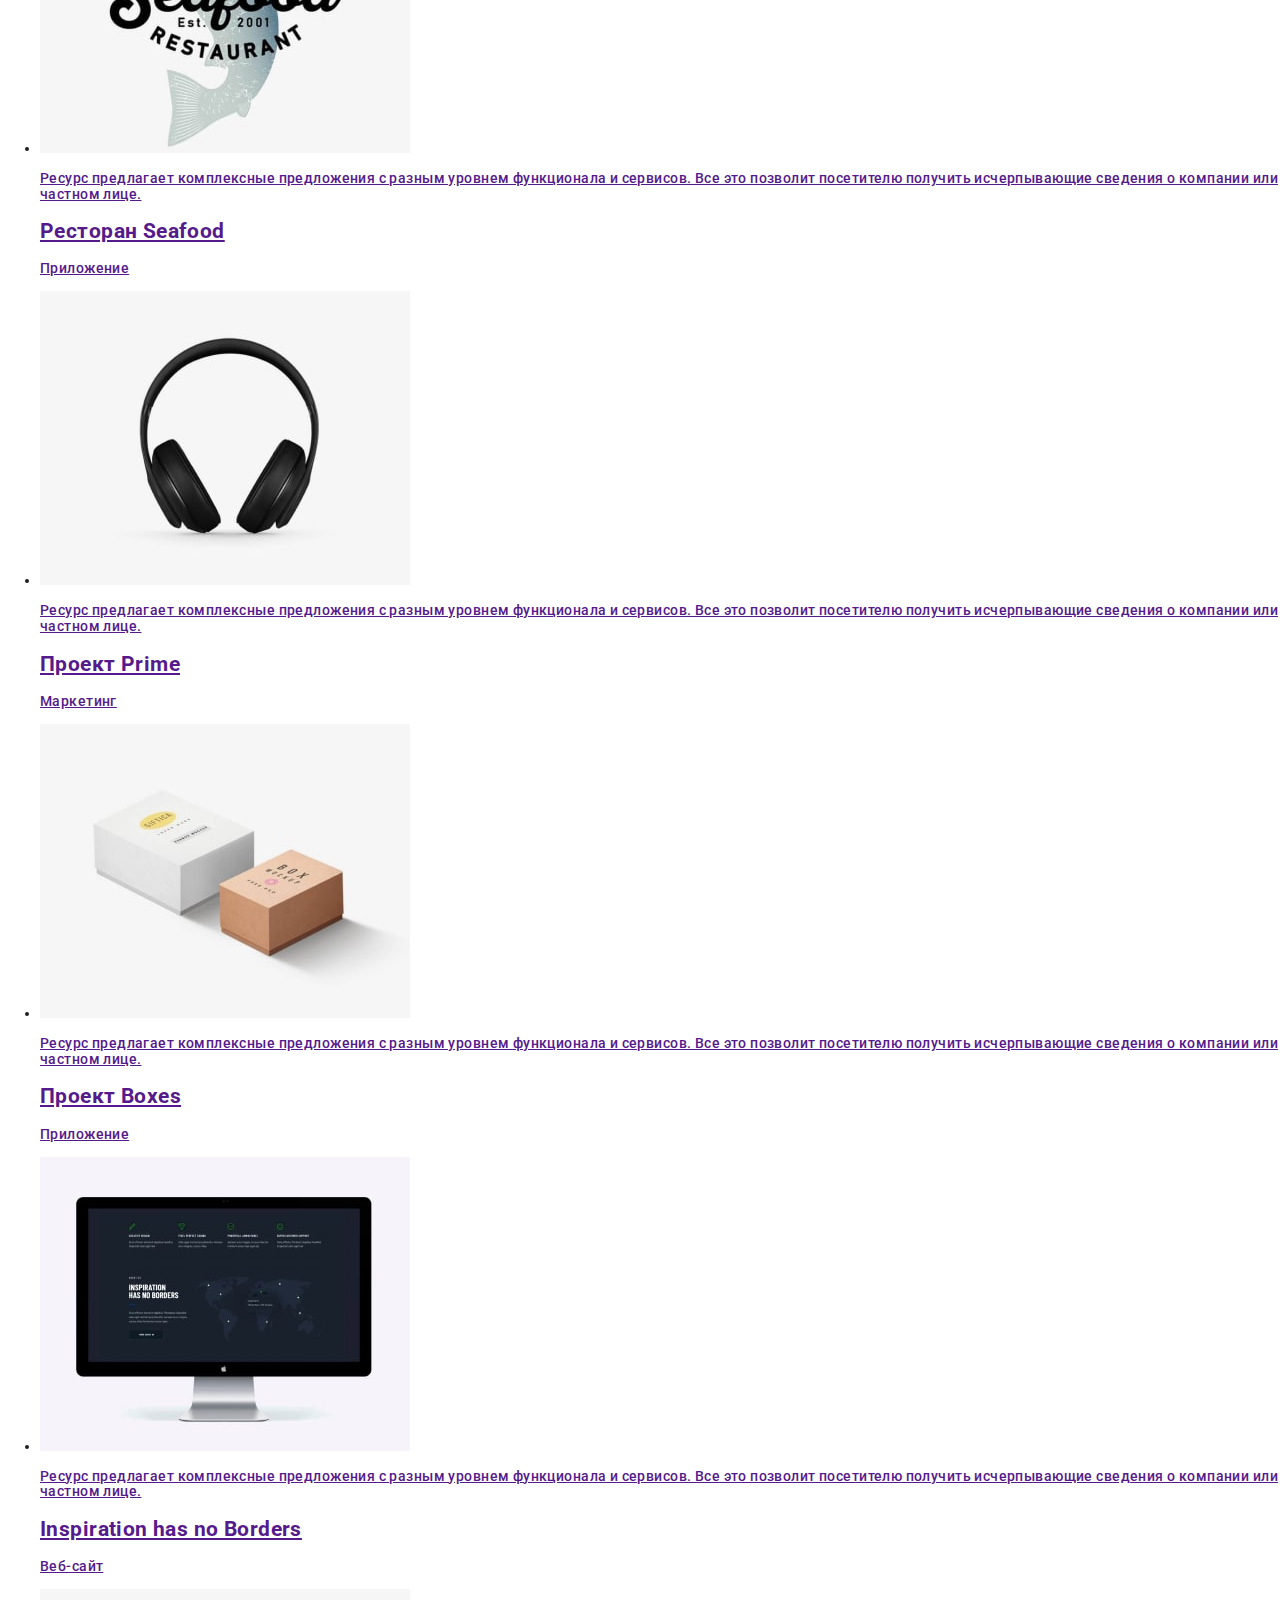
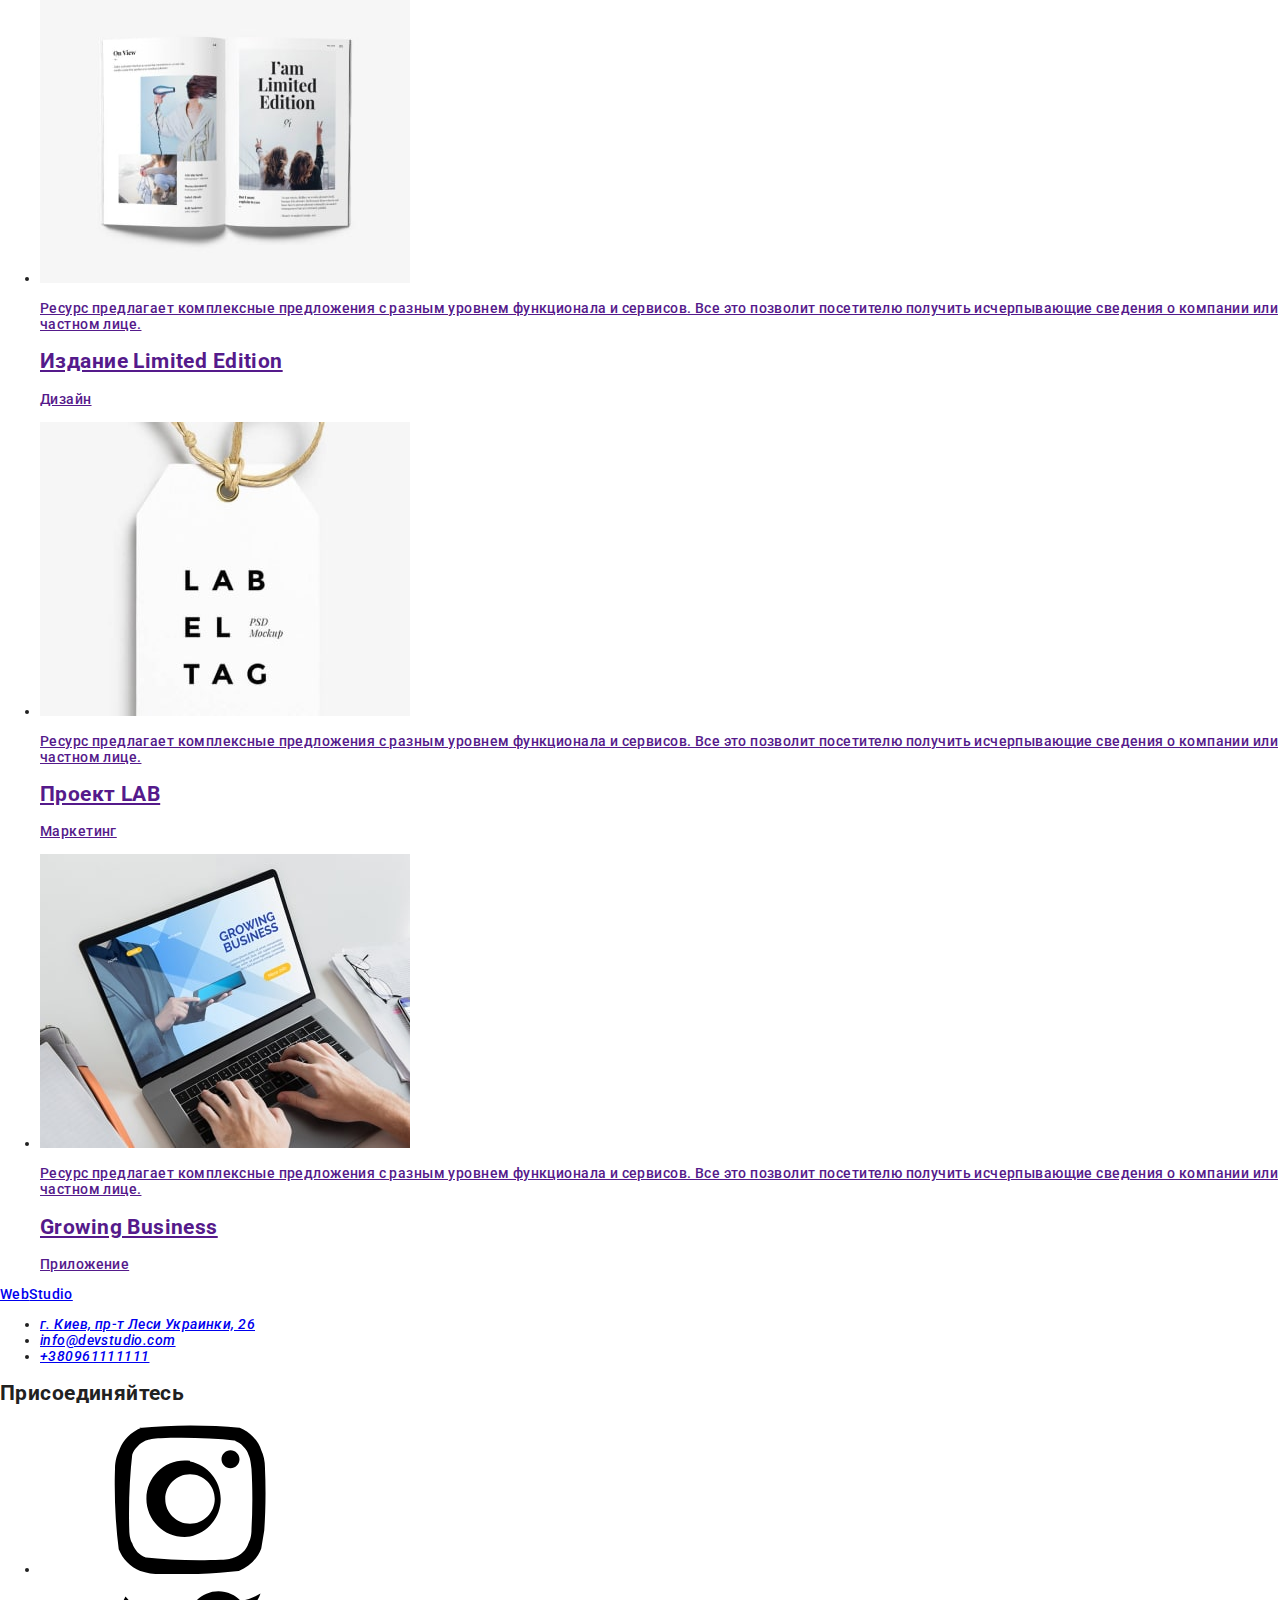
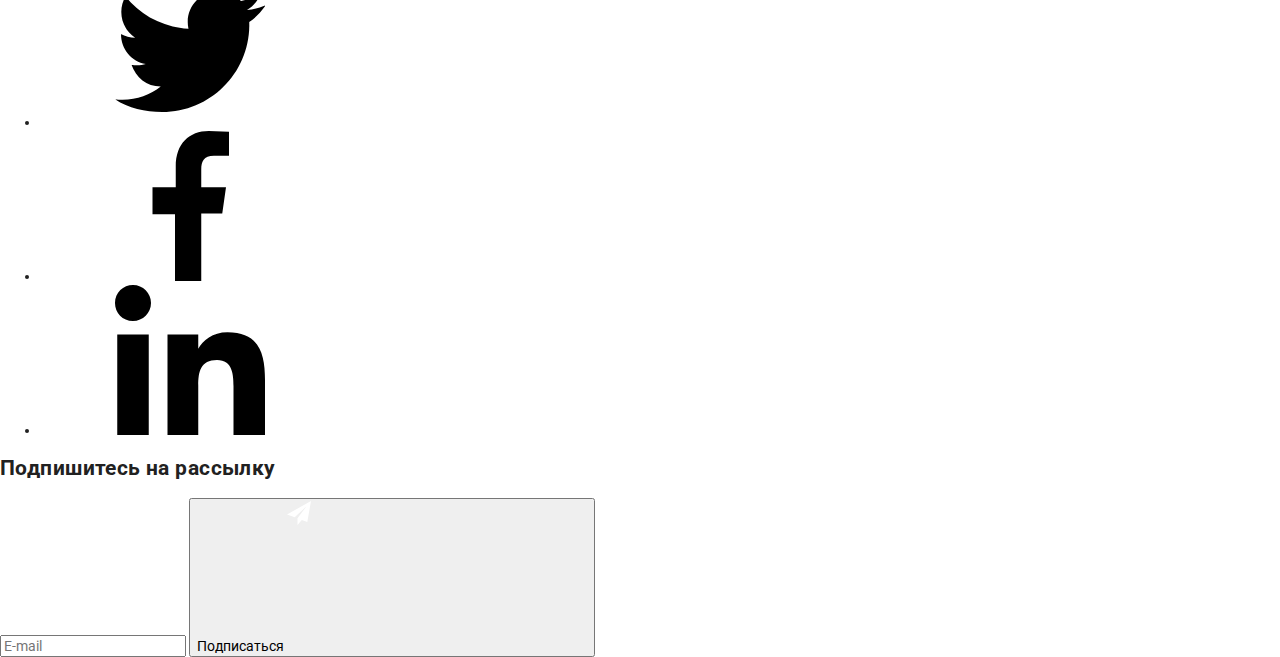
==== commit 973df46a: "додає файли scss" ====
--- a/portfolio.html
+++ b/portfolio.html
@@ -9,7 +9,7 @@
   <link rel="preconnect" href="https://fonts.gstatic.com" crossorigin>
   <link href="https://fonts.googleapis.com/css2?family=Raleway:wght@700&family=Roboto:wght@400;500;700;900&display=swap" rel="stylesheet">
   <link rel="stylesheet" href="https://cdnjs.cloudflare.com/ajax/libs/modern-normalize/1.1.0/modern-normalize.min.css">
-  <link rel="stylesheet" href="./css/style.css">
+  <link rel="stylesheet" href="./css/main.min.css">
 </head>
 <body>
   <header class="header">
--- a/css/main.min.css
+++ b/css/main.min.css
@@ -0,0 +1 @@
+:root{--main-font: Roboto, sans-serif;--secondary-font: Raleway, sans-serif;--main-font-sz: 14px;--secondary-font-sz: 16px;--primary-font-sz: 36px;--fourth-font-sz: 18px;--main-font-weight: 500;--secondary-font-weight: 700;--primary-font-weight: 400;--main-leter-spacing: 0.03em;--secondary-leter-spacing: 0.02em;--primary-leter-spacing: 0.06em;--main-txt-clr: #212121;--secondary-txt-clr: #757575;--primary-txt-clr: #2196f3;--color-rdba: rgba(255, 255, 255, 0.6);--fill-color: #afb1b8;--main-line-hght: 1.14;--secondary-line-hght: 1.17;--primary-line-hght: 1.71;--fourth-line-hght: 1.19;--main-address__link: #ffffff;--secondary-address__link: #2f303a;--main-text-decor: none;--project-border-color: #EEEEEE;--transition: 250ms cubic-bezier(0.4, 0, 0.2, 1)}:root{--main-font: Roboto, sans-serif;--secondary-font: Raleway, sans-serif;--main-font-sz: 14px;--secondary-font-sz: 16px;--primary-font-sz: 36px;--fourth-font-sz: 18px;--main-font-weight: 500;--secondary-font-weight: 700;--primary-font-weight: 400;--main-leter-spacing: 0.03em;--secondary-leter-spacing: 0.02em;--primary-leter-spacing: 0.06em;--main-txt-clr: #212121;--secondary-txt-clr: #757575;--primary-txt-clr: #2196f3;--color-rdba: rgba(255, 255, 255, 0.6);--fill-color: #afb1b8;--main-line-hght: 1.14;--secondary-line-hght: 1.17;--primary-line-hght: 1.71;--fourth-line-hght: 1.19;--main-address__link: #ffffff;--secondary-address__link: #2f303a;--main-text-decor: none;--project-border-color: #EEEEEE;--transition: 250ms cubic-bezier(0.4, 0, 0.2, 1)}body{font-family:var(--main-font);font-size:var(--main-font-sz);text-decoration:var(--main-text-decor);line-height:var(--main-line-hght);letter-spacing:var(--main-leter-spacing);font-weight:var(--main-font-weight);color:var(--main-txt-clr)}/*# sourceMappingURL=main.min.css.map */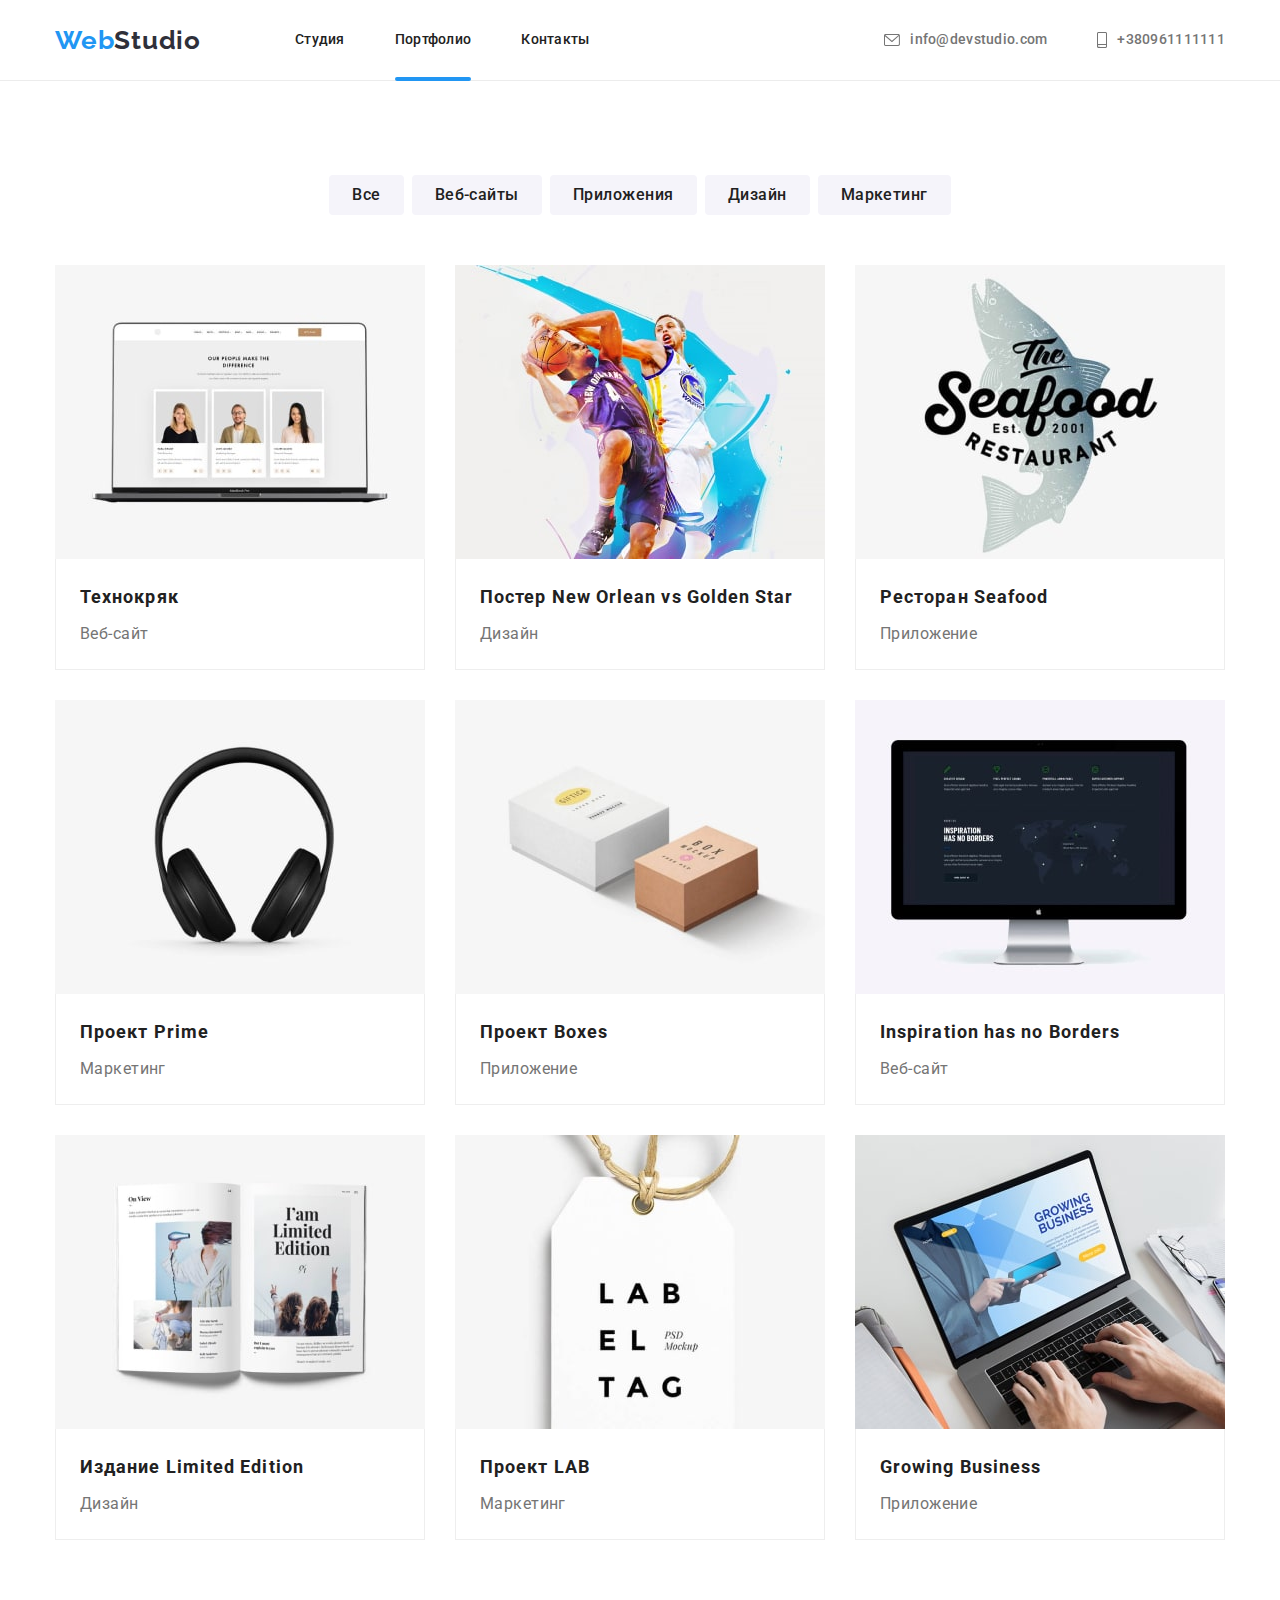
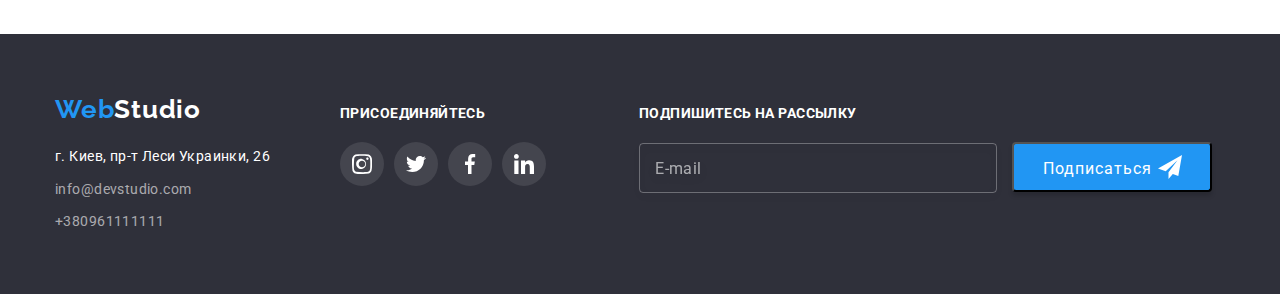
==== commit 7abfa14d: "завершує 7дз" ====
--- a/portfolio.html
+++ b/portfolio.html
@@ -46,7 +46,7 @@
   </header>
   <main>
     <section class="section">
-      <h1 class="section__tittle">Портфолио</h1>
+      <h1 class="section__title section__title--hidden">Портфолио</h1>
       <div class="container">
         <ul class="menu">
           <li class="menu__item" ><button class="menu__button" type="button">Все</button></li>
--- a/css/main.min.css
+++ b/css/main.min.css
@@ -1 +1 @@
-:root{--main-font: Roboto, sans-serif;--secondary-font: Raleway, sans-serif;--main-font-sz: 14px;--secondary-font-sz: 16px;--primary-font-sz: 36px;--fourth-font-sz: 18px;--main-font-weight: 500;--secondary-font-weight: 700;--primary-font-weight: 400;--main-leter-spacing: 0.03em;--secondary-leter-spacing: 0.02em;--primary-leter-spacing: 0.06em;--main-txt-clr: #212121;--secondary-txt-clr: #757575;--primary-txt-clr: #2196f3;--color-rdba: rgba(255, 255, 255, 0.6);--fill-color: #afb1b8;--main-line-hght: 1.14;--secondary-line-hght: 1.17;--primary-line-hght: 1.71;--fourth-line-hght: 1.19;--main-address__link: #ffffff;--secondary-address__link: #2f303a;--main-text-decor: none;--project-border-color: #EEEEEE;--transition: 250ms cubic-bezier(0.4, 0, 0.2, 1)}:root{--main-font: Roboto, sans-serif;--secondary-font: Raleway, sans-serif;--main-font-sz: 14px;--secondary-font-sz: 16px;--primary-font-sz: 36px;--fourth-font-sz: 18px;--main-font-weight: 500;--secondary-font-weight: 700;--primary-font-weight: 400;--main-leter-spacing: 0.03em;--secondary-leter-spacing: 0.02em;--primary-leter-spacing: 0.06em;--main-txt-clr: #212121;--secondary-txt-clr: #757575;--primary-txt-clr: #2196f3;--color-rdba: rgba(255, 255, 255, 0.6);--fill-color: #afb1b8;--main-line-hght: 1.14;--secondary-line-hght: 1.17;--primary-line-hght: 1.71;--fourth-line-hght: 1.19;--main-address__link: #ffffff;--secondary-address__link: #2f303a;--main-text-decor: none;--project-border-color: #EEEEEE;--transition: 250ms cubic-bezier(0.4, 0, 0.2, 1)}body{font-family:var(--main-font);font-size:var(--main-font-sz);text-decoration:var(--main-text-decor);line-height:var(--main-line-hght);letter-spacing:var(--main-leter-spacing);font-weight:var(--main-font-weight);color:var(--main-txt-clr)}/*# sourceMappingURL=main.min.css.map */+:root{--main-font: Roboto, sans-serif;--secondary-font: Raleway, sans-serif;--main-font-sz: 14px;--secondary-font-sz: 16px;--primary-font-sz: 36px;--fourth-font-sz: 18px;--main-font-weight: 500;--secondary-font-weight: 700;--primary-font-weight: 400;--main-leter-spacing: 0.03em;--secondary-leter-spacing: 0.02em;--primary-leter-spacing: 0.06em;--main-txt-clr: #212121;--secondary-txt-clr: #757575;--primary-txt-clr: #2196f3;--color-rdba: rgba(255, 255, 255, 0.6);--fill-color: #afb1b8;--main-line-hght: 1.14;--secondary-line-hght: 1.17;--primary-line-hght: 1.71;--fourth-line-hght: 1.19;--main-address__link: #ffffff;--secondary-address__link: #2f303a;--main-text-decor: none;--project-border-color: #EEEEEE;--transition: 250ms cubic-bezier(0.4, 0, 0.2, 1)}h1,h2,h3,p,ul,li{margin:0;padding:0}.features,.work,.team,.address,.menu__item,.content,.main-navigation__list,.main-contacts{list-style:none}body{font-family:var(--main-font);font-size:var(--main-font-sz);text-decoration:var(--main-text-decor);line-height:var(--main-line-hght);letter-spacing:var(--main-leter-spacing);font-weight:var(--main-font-weight);color:var(--main-txt-clr)}.menu,.features,.work,.team{display:flex}.work__tittle,.team-maintittle,.clients_tittle{font-size:var(--primary-font-sz);line-height:var(--secondary-line-hght);font-weight:var(--secondary-font-weight);text-align:center}.container{max-width:1200px;margin:0 auto;padding-left:15px;padding-right:15px}.section{padding:94px 0}.section__title{font-weight:var(--secondary-font-weight);font-size:var(--primary-font-sz);line-height:var(--secondary-line-hght);text-align:center;margin-bottom:50px}.section__title--hidden{position:absolute;white-space:nowrap;width:1px;height:1px;overflow:hidden;border:0;padding:0;clip:rect(0 0 0 0);clip-path:inset(50%);margin:-1px}.logo{font-family:var(--secondary-font);font-weight:var(--secondary-font-weight);font-size:26px;line-height:1.19;letter-spacing:.03em;text-decoration:none;outline:none;color:var(--primary-txt-clr)}.logo__footer{display:inline-block;margin-bottom:20px;outline:none}.logo__label{color:var(--secondary-address__link)}.logo__label--inverse{color:var(--main-address__link)}.header{border-bottom:1px solid #ececec}.header>.container{display:flex}.main-navigation{display:flex;align-items:center}.main-navigation__list{letter-spacing:var(--secondary-leter-spacing);display:flex;margin-left:94px;user-select:none}.main-navigation__item{position:relative}.main-navigation__item:not(:last-child){margin-right:50px}.main-navigation__link{color:var(--main-txt-clr);text-decoration:var(--main-text-decor);display:block;padding-top:32px;padding-bottom:32px;transition:color var(--transition);outline:none}.main-navigation__link::after{position:absolute;bottom:-1px;right:0;content:"";display:inline-flex;width:100%;height:4px;background-color:#2196f3;border-radius:2px;transform:scale(0);opacity:0;transition:transform var(--transition),opacity var(--transition)}.main-navigation__link:hover,.main-navigation__link:focus{color:var(--primary-txt-clr)}.main-navigation__link--current::after{transform:scale(1);opacity:1}.main-contacts{letter-spacing:var(--secondary-leter-spacing);color:var(--secondary-txt-clr);margin-left:auto;display:flex}.main-contacts__item:not(:last-child){margin-right:50px}.main-contacts__link{display:inline-flex;align-items:center;padding-top:32px;padding-bottom:32px;color:var(--secondary-txt-clr);text-decoration:var(--main-text-decor);transition:color var(--transition);outline:none}.main-contacts__link:hover,.main-contacts__link:focus{color:var(--primary-txt-clr);fill:var(--primary-txt-clr)}.main-contacts__icon{height:12px;width:16px;margin-right:10px;fill:currentColor}.main-contacts__icon--alteration{height:16px;width:10px;margin-right:10px;fill:currentColor}.social{display:flex;justify-content:center;gap:10px;list-style:none;margin-bottom:30px}.social__link{display:inline-flex;justify-content:center;align-items:center;width:44px;height:44px;fill:var(--fill-color);background-color:#fff;border-radius:50%;transition:fill var(--transition),background-color var(--transition);outline:none}.social__link:hover,.social__link:focus{fill:var(--main-address__link);background-color:var(--primary-txt-clr)}.social__icon{width:20px;height:20px}.team{justify-content:space-around}.team__section{background-color:#f5f4fa}.team__item{box-shadow:0px 1px 3px rgba(0,0,0,.12),0px 1px 1px rgba(0,0,0,.14),0px 2px 1px rgba(0,0,0,.2);border-radius:0px 0px 4px 4px;background-color:#fff}.team__item:not(:last-child){margin-right:30px}.team__thumb{display:block}.team__meta{padding-top:30px;padding-bottom:16px}.team__name{font-size:var(--secondary-font-sz);line-height:var(--fourth-line-hght);text-align:center;font-weight:500;margin-bottom:10px}.team__text{text-align:center;font-weight:var(--primary-font-weight);font-size:var(--secondary-font-sz);line-height:var(--fourth-line-hght);color:var(--secondary-txt-clr)}.form__checkbox{position:absolute;width:1px;height:1px;margin:-1px;border:0;padding:0;clip:rect(0 0 0 0);overflow:hidden}.form__checkbox:checked+.form__checkbox-icon{background-color:#2196f3;border-color:#2196f3;background-image:url(../images/check2.svg);background-size:contain;background-origin:border-box}.form__check-link{text-decoration:none;color:#2196f3;text-decoration:underline;margin-left:4px}.form__checkbox-icon{display:inline-block;border:2px solid #212121;width:16px;height:15px;border-radius:4px;margin-right:7px}.form__input{margin:0;padding-left:42px;height:40px;outline:none;border:1px solid rgba(33,33,33,.2);box-sizing:border-box;border-radius:4px;transition:color var(--transition)}.form__input:hover,.form__input:focus{border-color:#2196f3;cursor:pointer}.form__input:hover+.form__icon svg,.form__input:focus+.form__icon svg{fill:#2196f3;cursor:pointer}.form__label{font-style:normal;font-weight:400;font-size:12px;line-height:1.17;letter-spacing:.01em;color:#757575;text-align:left;margin-top:10px;margin-bottom:4px}.form__label--direction-top{margin-top:12px}.form__label-check{display:flex;align-items:center;margin-top:20px;margin-left:13px;font-style:normal;font-weight:400;font-size:14px;line-height:1.71;letter-spacing:.03em;color:#757575}.form__textarea{resize:none;border:1px solid rgba(33,33,33,.2);box-sizing:border-box;border-radius:4px;padding:12px 16px;width:448px;height:120px;outline:none}.form__textarea:hover,.form__textarea:focus{border-color:#2196f3;cursor:pointer}.form__textarea::placeholder{font-style:normal;font-weight:400;font-size:12px;line-height:1.16;letter-spacing:.01em;color:rgba(117,117,117,.5)}.form__button{width:200px;height:50px;left:164px;background:#2196f3;border-radius:4px;border:1px solid rgba(0,0,0,0);font-style:normal;font-weight:700;font-size:16px;line-height:1.87;margin-top:30px;align-items:center;text-align:center;letter-spacing:.06em;color:#fff}.form__button:hover{cursor:pointer;box-shadow:0px 4px 4px rgba(0,0,0,.15)}.form__icon{position:absolute;top:43px;left:14px;display:inline-block}.form__icons{fill:#212121}.form__icons:hover,.form__icons:focus{fill:#2196f3;cursor:pointer}.form__field{position:relative;display:flex;flex-direction:column;margin-left:40px;margin-right:40px}.backdrop{position:fixed;top:0;left:0;width:100%;height:100%;background:rgba(0,0,0,.2);z-index:3;transition:opacity var(--transition);opacity:1}.backdrop.is-hidden{opacity:0;pointer-events:none}.backdrop.is-hidden.modal{transform:translate(-50%, -50%);transition:250ms ease-in}.modal__close-button{position:absolute;top:8px;right:8px;width:30px;height:30px;padding:5px;fill:#000;background-color:#fff;border:1px solid rgba(0,0,0,.1);border-radius:50%;cursor:pointer;transition:fill var(--transition)}.modal__close-button:hover,.modal__close-button:focus{fill:#2196f3}.modal__close-icon{height:18px;width:18px}.modal{position:absolute;top:50%;left:50%;transform:translate(-50%, -50%);transition:250ms ease-in;opacity:1;height:581px;width:528px;padding-top:40px;background-color:#fff;border-radius:4px;transform:translate(-50%, -50%);transition:250ms ease-in}.modal__tittle{font-style:normal;font-weight:700;font-size:20px;line-height:1.15;text-align:center;letter-spacing:.03em;color:#212121}.banner{background-color:var(--secondary-address__link);text-align:center;padding:200px 0}.banner__overlay{max-width:1600px;margin-right:auto;margin-left:auto;background-color:#c4c4c4;background-image:linear-gradient(to right, rgba(47, 48, 58, 0.4), rgba(47, 48, 58, 0.4)),url(../images/background.jpg)}.banner__tittle{line-height:1.36;font-style:normal;font-weight:900;font-size:44px;text-align:center;letter-spacing:.06em;text-transform:uppercase;color:#fff;margin-bottom:30px;max-width:696px;margin-left:auto;margin-right:auto;user-select:none}.banner__button{font-weight:var(--secondary-font-weight);font-size:var(--secondary-font-sz);line-height:1.87;align-items:center;text-align:center;letter-spacing:var(--primary-leter-spacing);color:var(--main-address__link);background:var(--primary-txt-clr);box-shadow:0px 4px 4px rgba(0,0,0,.15);border-radius:4px;height:50px;left:700px;top:430px;padding:10px 32px;min-width:200px;user-select:none;outline:none}.features{justify-content:space-around}.features__section{padding-bottom:0}.features__item:not(:last-child){margin-right:30px}.features__background{height:120px;width:270px;display:inline-flex;align-items:center;justify-content:center;background-color:#f5f4fa}.features__icon{height:70px;width:70px}.features__title{font-weight:var(--secondary-font-weight);font-size:var(--main-font-sz);text-transform:uppercase;margin-top:30px;margin-bottom:10px}.features__text{font-weight:var(--primary-font-weight);line-height:var(--primary-line-hght);color:var(--secondary-txt-clr);margin-bottom:0px;max-width:270px}.work{justify-content:space-around}.work__container{padding-top:0}.work__thumb img{display:block}.work__tittle{font-weight:var(--secondary-font-weight);font-size:var(--primary-font-sz);line-height:var(--secondary-line-hght);margin-bottom:50px;text-align:center}.work__item:not(:last-child){margin-right:30px}.work__thumb{position:relative;width:100%;height:294px;z-index:1}.work__text-area{position:absolute;width:100%;height:70px;background:rgba(47,48,58,.8);bottom:0}.work__text{font-style:normal;font-weight:700;font-size:14px;line-height:1.14;text-align:center;letter-spacing:.03em;text-transform:uppercase;color:#fff;padding-top:27px;align-items:center;user-select:none}.clients{display:flex;justify-content:center;gap:30px;list-style:none}.clients__title{margin-bottom:50px}.clients__link{display:inline-flex;justify-content:center;align-items:center;width:170px;height:92px;fill:var(--fill-color);border:1px solid #afb1b8;border-radius:4px;transition:fill var(--transition),border-color var(--transition);outline:none}.clients__link:hover,.clients__link:focus{border-color:var(--primary-txt-clr);fill:var(--primary-txt-clr)}.clients__icon{width:106px;height:60px}.address__list{font-weight:var(--primary-font-weight);font-size:var(--main-font-sz);line-height:var(--primary-line-hght);color:var(--color-rdba)}.address__list:not(:last-child){margin-bottom:9px}.address__link{font-style:normal;font-weight:var(--primary-font-weight);line-height:var(--primary-line-hght);color:var(--color-rdba);text-decoration:var(--main-text-decor);outline:none}.address__link--inverse{font-weight:var(--primary-font-weight);font-size:var(--main-font-sz);line-height:var(--primary-line-hght);color:var(--main-address__link);font-style:normal;text-decoration:var(--main-text-decor);margin-bottom:9px;outline:none}.footer-social{display:flex;justify-content:center;gap:10px;list-style:none}.footer-social__tittle{margin-bottom:20px;font-weight:700;font-size:14px;line-height:1.14;letter-spacing:.03em;text-transform:uppercase;color:var(--main-address__link)}.footer-social__link{fill:var(--main-address__link);background-color:rgba(255,255,255,.1);display:inline-flex;justify-content:center;align-items:center;width:44px;height:44px;border-radius:50%;transition:fill var(--transition),background-color var(--transition);outline:none}.footer-social__link:hover,.footer-social__link:focus{color:var(--main-address__link);background-color:var(--primary-txt-clr)}.footer-social__icon{width:20px;height:20px}.subscribe{margin-left:93px}.subscribe__tittle{font-style:normal;font-weight:700;font-size:14px;line-height:1.14;letter-spacing:.03em;text-transform:uppercase;color:#fff;margin-bottom:20px}.subscribe__input{width:358px;height:50px;padding:16px 15px;font-size:16px;line-height:1.25;letter-spacing:.03em;border:1px solid rgba(255,255,255,.3);filter:drop-shadow(0px 4px 4px rgba(0, 0, 0, 0.15));border-radius:4px;background-color:rgba(0,0,0,0);color:#fff;outline:none}.subscribe__input::placeholder{color:rgba(255,255,255,.6)}.subscribe__button{position:relative;margin-left:12px;padding:10px 29px;padding-right:62px;width:200px;height:50px;font-size:16px;line-height:1.88;letter-spacing:.06em;color:#fff;background-color:#2196f3;box-shadow:0px 4px 4px rgba(0,0,0,.15);border-radius:4px}.subscribe__icon{position:absolute;right:28px;top:50%;transform:translatey(-50%);width:24px;height:24px;fill:#ececec}.footer{background-color:var(--secondary-address__link);padding-bottom:60px;padding-top:60px;user-select:none}.footer__container{display:flex;align-items:baseline}.footer__flex:nth-child(1){margin-right:70px}.menu{justify-content:center;margin-bottom:50px}.menu__item:not(:last-child){margin-right:8px}.menu__button{font-style:normal;font-weight:500;font-size:16px;line-height:1.62;text-align:center;letter-spacing:.03em;color:var(--main-txt-clr);background:#f5f4fa;border-radius:4px;border:1px solid rgba(0,0,0,0);padding:6px 22px;user-select:none;transition:color var(--transition),background-color var(--transition),box-shadow var(--transition);outline:none}.menu__button:hover,.menu__button:focus{background-color:var(--primary-txt-clr);color:var(--main-address__link);box-shadow:0px 3px 1px rgba(0,0,0,.1),0px 1px 2px rgba(0,0,0,.08),0px 2px 2px rgba(0,0,0,.12)}.content{display:flex;flex-wrap:wrap;gap:30px}.content__item:hover,.content__item:focus{box-shadow:0px 1px 1px rgba(0,0,0,.12),0px 4px 4px rgba(0,0,0,.06),1px 4px 6px rgba(0,0,0,.16)}.content__link{text-decoration:var(--main-text-decor);display:inline-block;transition:box-shadow var(--transition);outline:none}.content__link:hover .content__popup,.content__link:focus .content__popup{transform:translateY(-100%)}.content__thumb{position:relative;overflow:hidden}.content__image{display:block}.content__popup{position:absolute;height:294px;padding:63px 24px;background-color:rgba(33,150,243,.9);transform:translateY(0);transition:transform var(--transition)}.content__label{font-size:18px;line-height:1.56;letter-spacing:.03em;color:var(--main-address__link)}.content__meta{padding:20px 24px;border-right:1px solid var(--project-border-color);border-bottom:1px solid var(--project-border-color);border-left:1px solid var(--project-border-color)}.content__name{font-weight:var(--secondary-font-weight);font-size:var(--fourth-font-sz);line-height:2;letter-spacing:var(--primary-leter-spacing);color:var(--main-txt-clr);margin-bottom:4px}.content__text{font-weight:var(--primary-font-weight);font-size:var(--secondary-font-sz);line-height:1.87;color:var(--secondary-txt-clr)}.section__title--hidden{visibility:hidden;margin:0;padding:0}/*# sourceMappingURL=main.min.css.map */